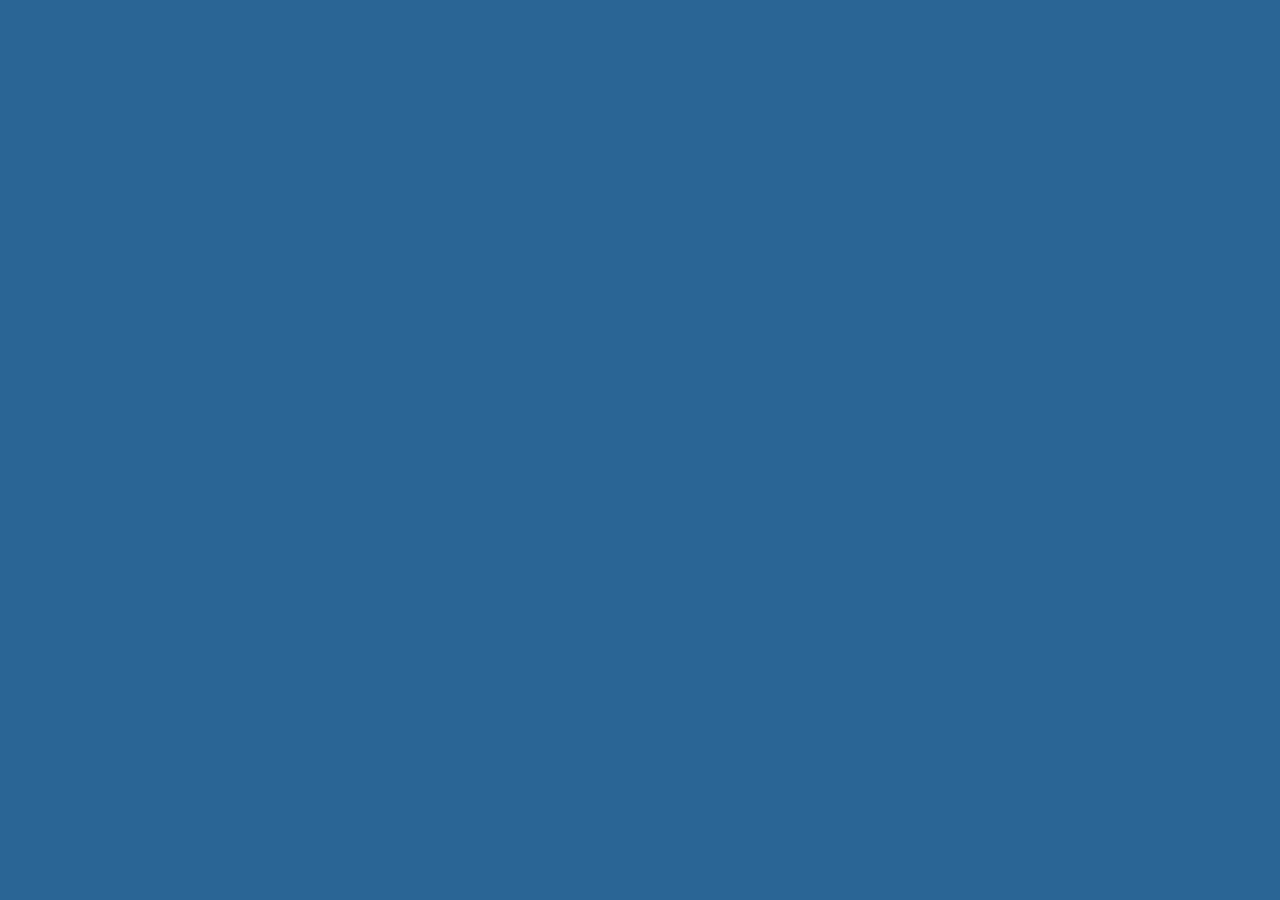
==== docs/index.html @ d466712b "Update index.html" ====
<!DOCTYPE html>
<html>
<head>
  <meta charset="utf-8">
  <meta name="viewport" content="width=device-width, initial-scale=1.0">

  <!-- PLEASE NO CHANGES BELOW THIS LINE (UNTIL I SAY SO) -->
  <script language="javascript" type="text/javascript" src="libraries/p5.min.js"></script>
  <script language="javascript" type="text/javascript" src="Enemigo.js"></script>
  <script language="javascript" type="text/javascript" src="Juego.js"></script>
  <script language="javascript" type="text/javascript" src="Jugador.js"></script>
  <script language="javascript" type="text/javascript" src="Persona.js"></script>
  <script language="javascript" type="text/javascript" src="Proyectil.js"></script>
  <script language="javascript" type="text/javascript" src="JuegoBurbujas.js"></script>
    <script language="javascript" type="text/javascript" src="Burbujas.js"></script>

  <!-- OK, YOU CAN MAKE CHANGES BELOW THIS LINE AGAIN -->

  <style>
    body {
      padding: 0;
      margin: 0;
      background-color: #2A6595; /* Celeste */
      display: flex;
      justify-content: center;
      align-items: center;
      height: 100vh;
    }

    canvas {
      display: block;
    }
  </style>
</head>

<body>
</body>
</html>
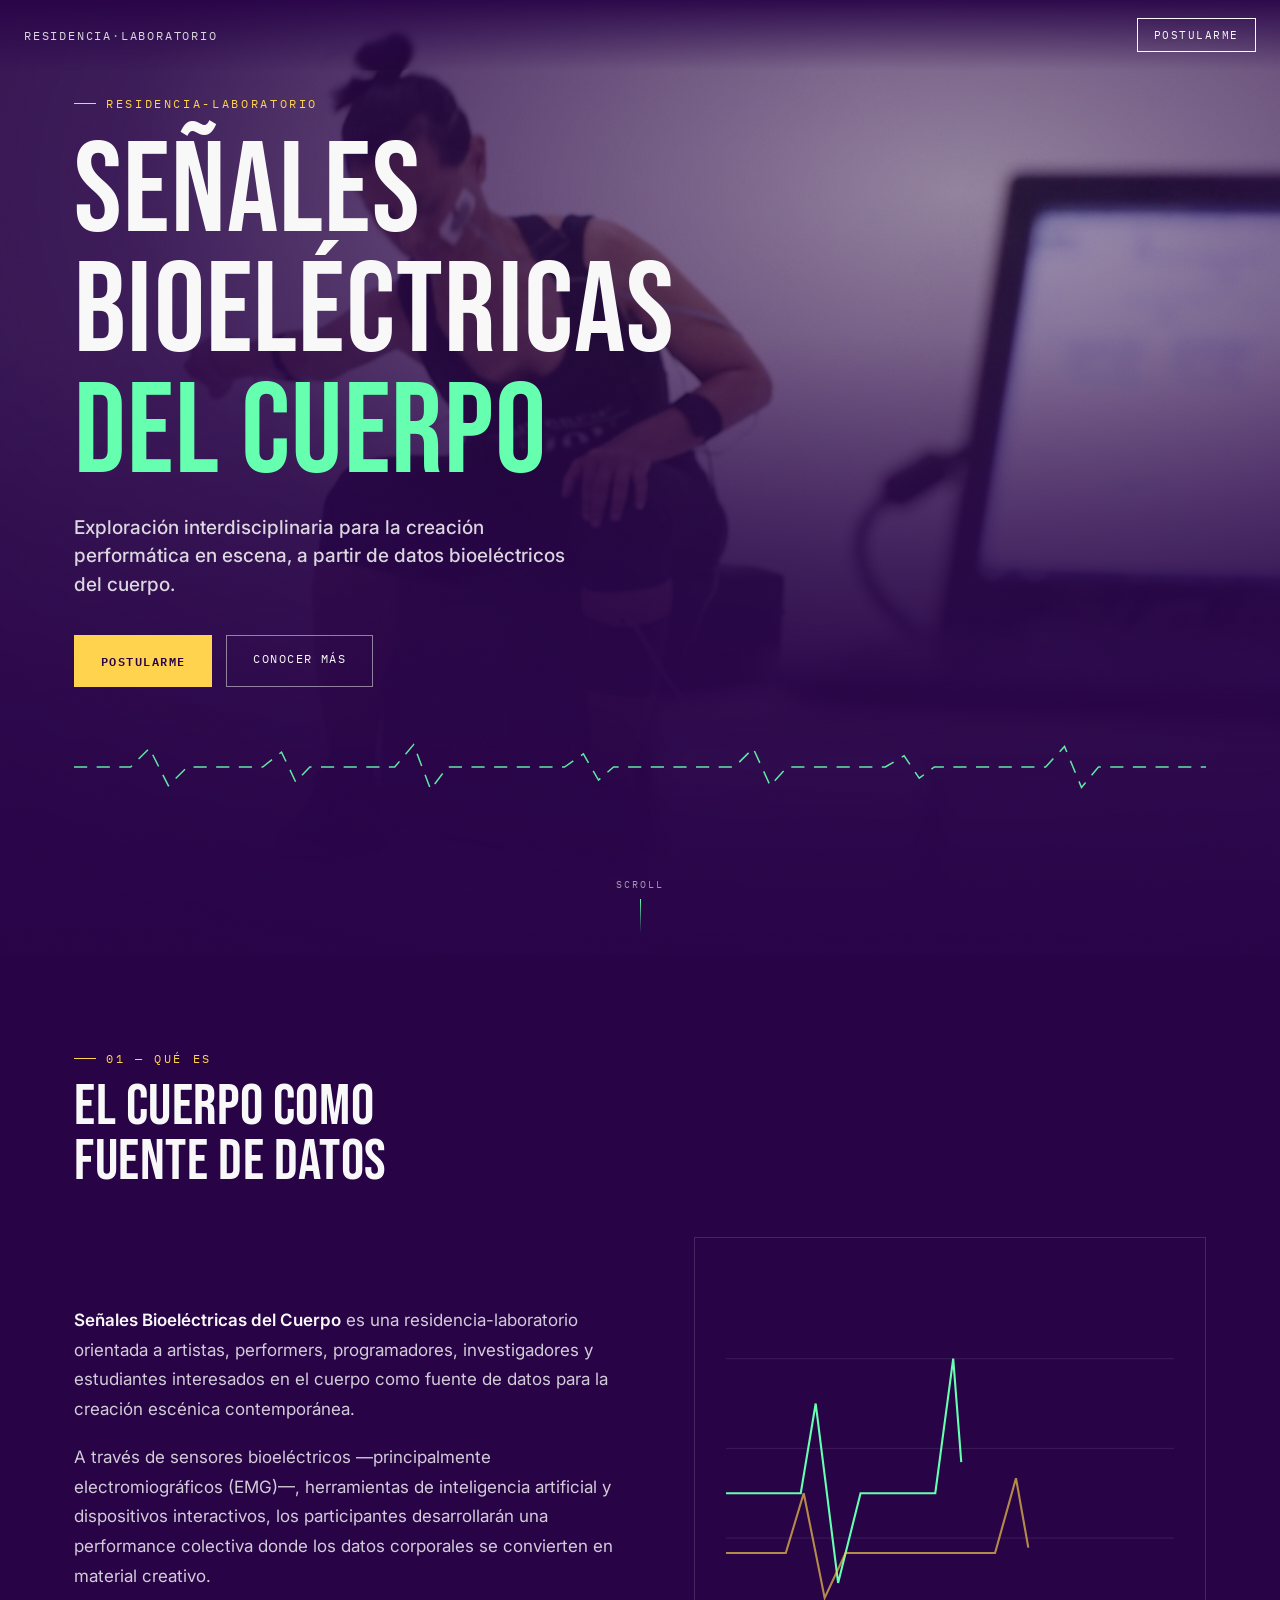
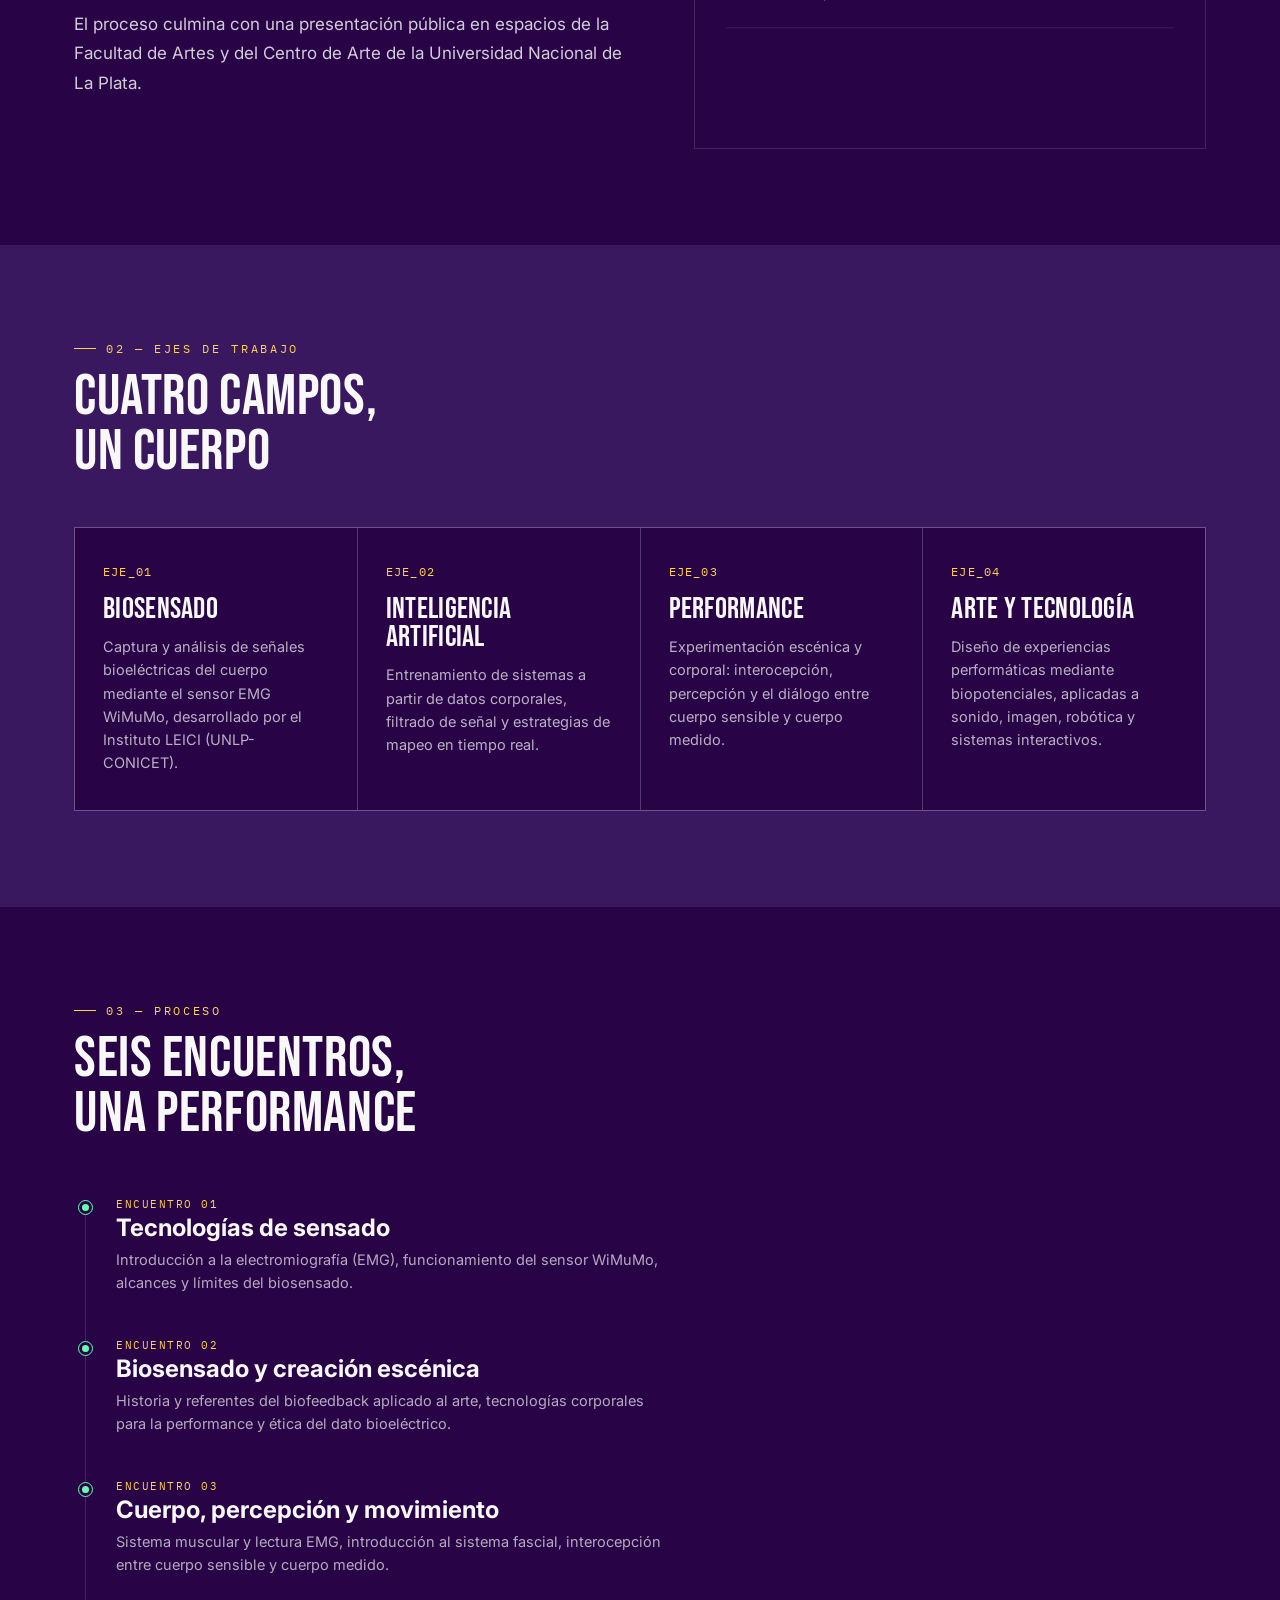
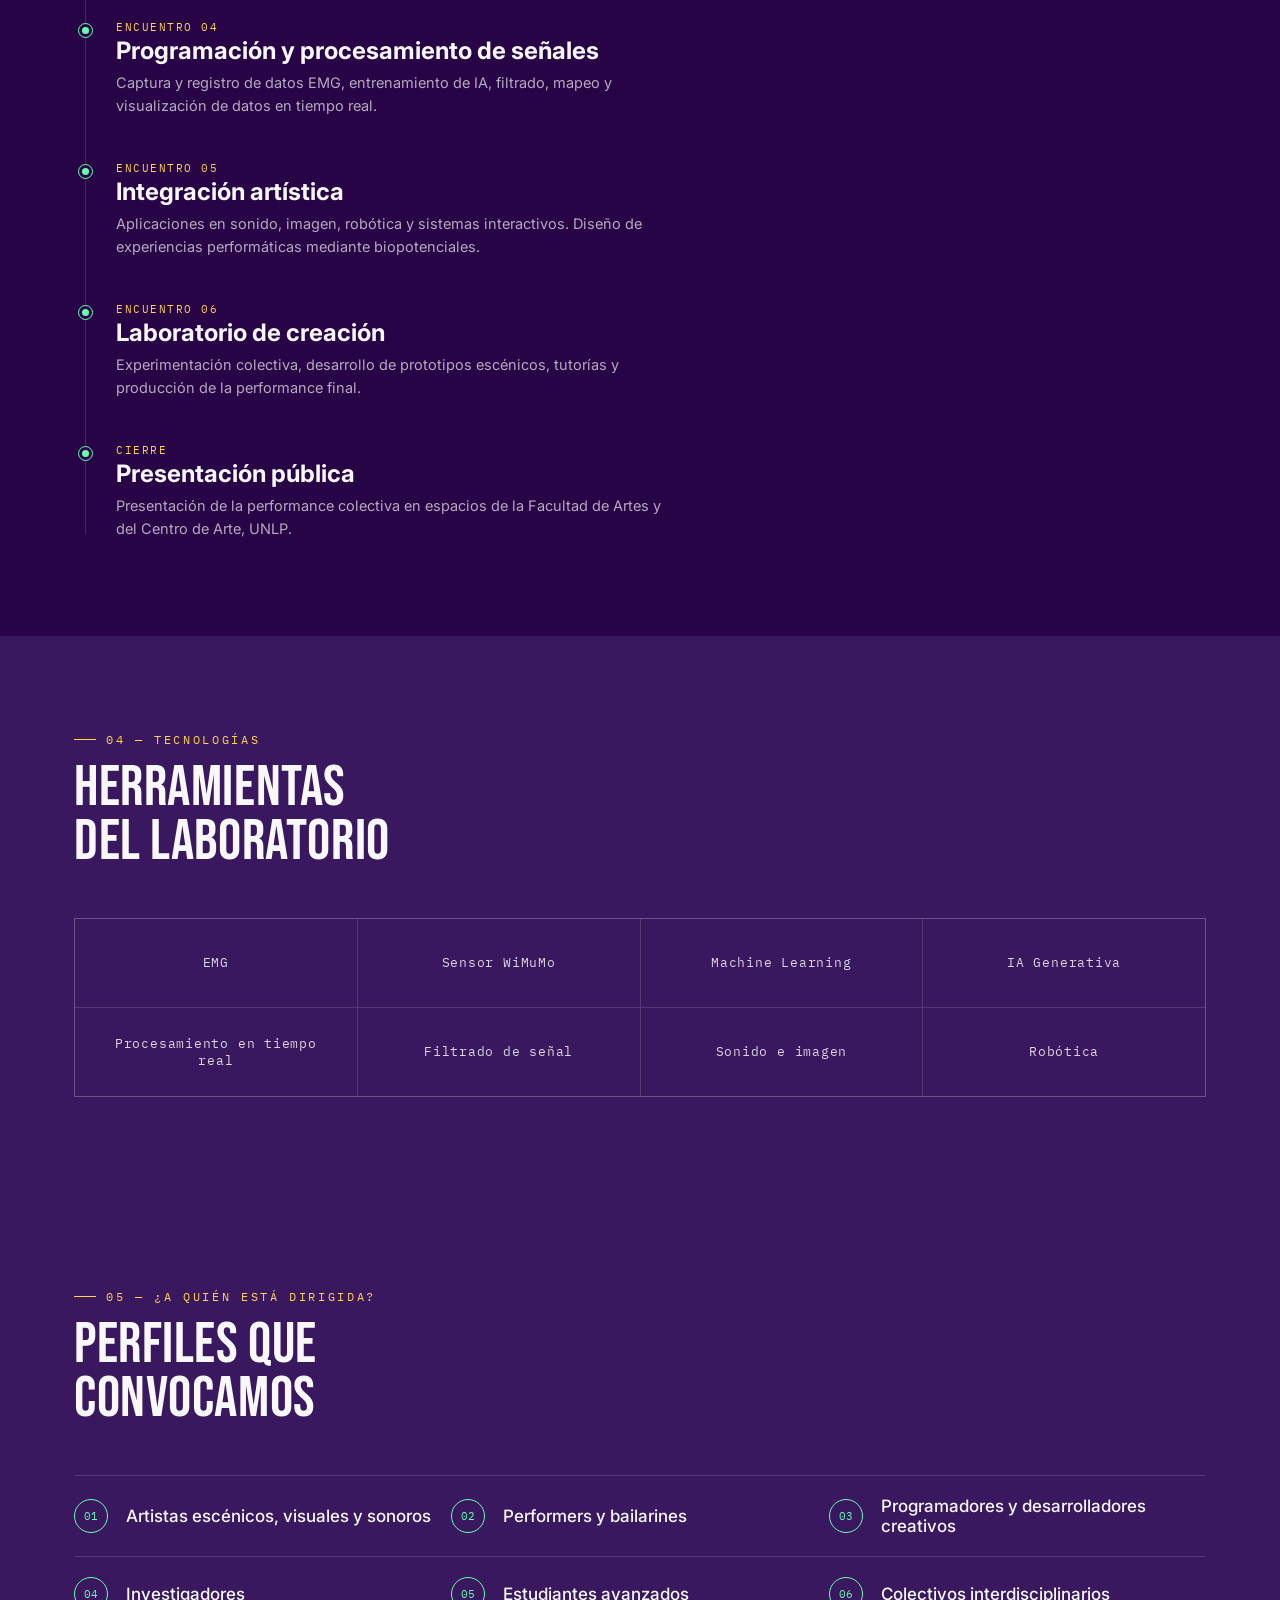
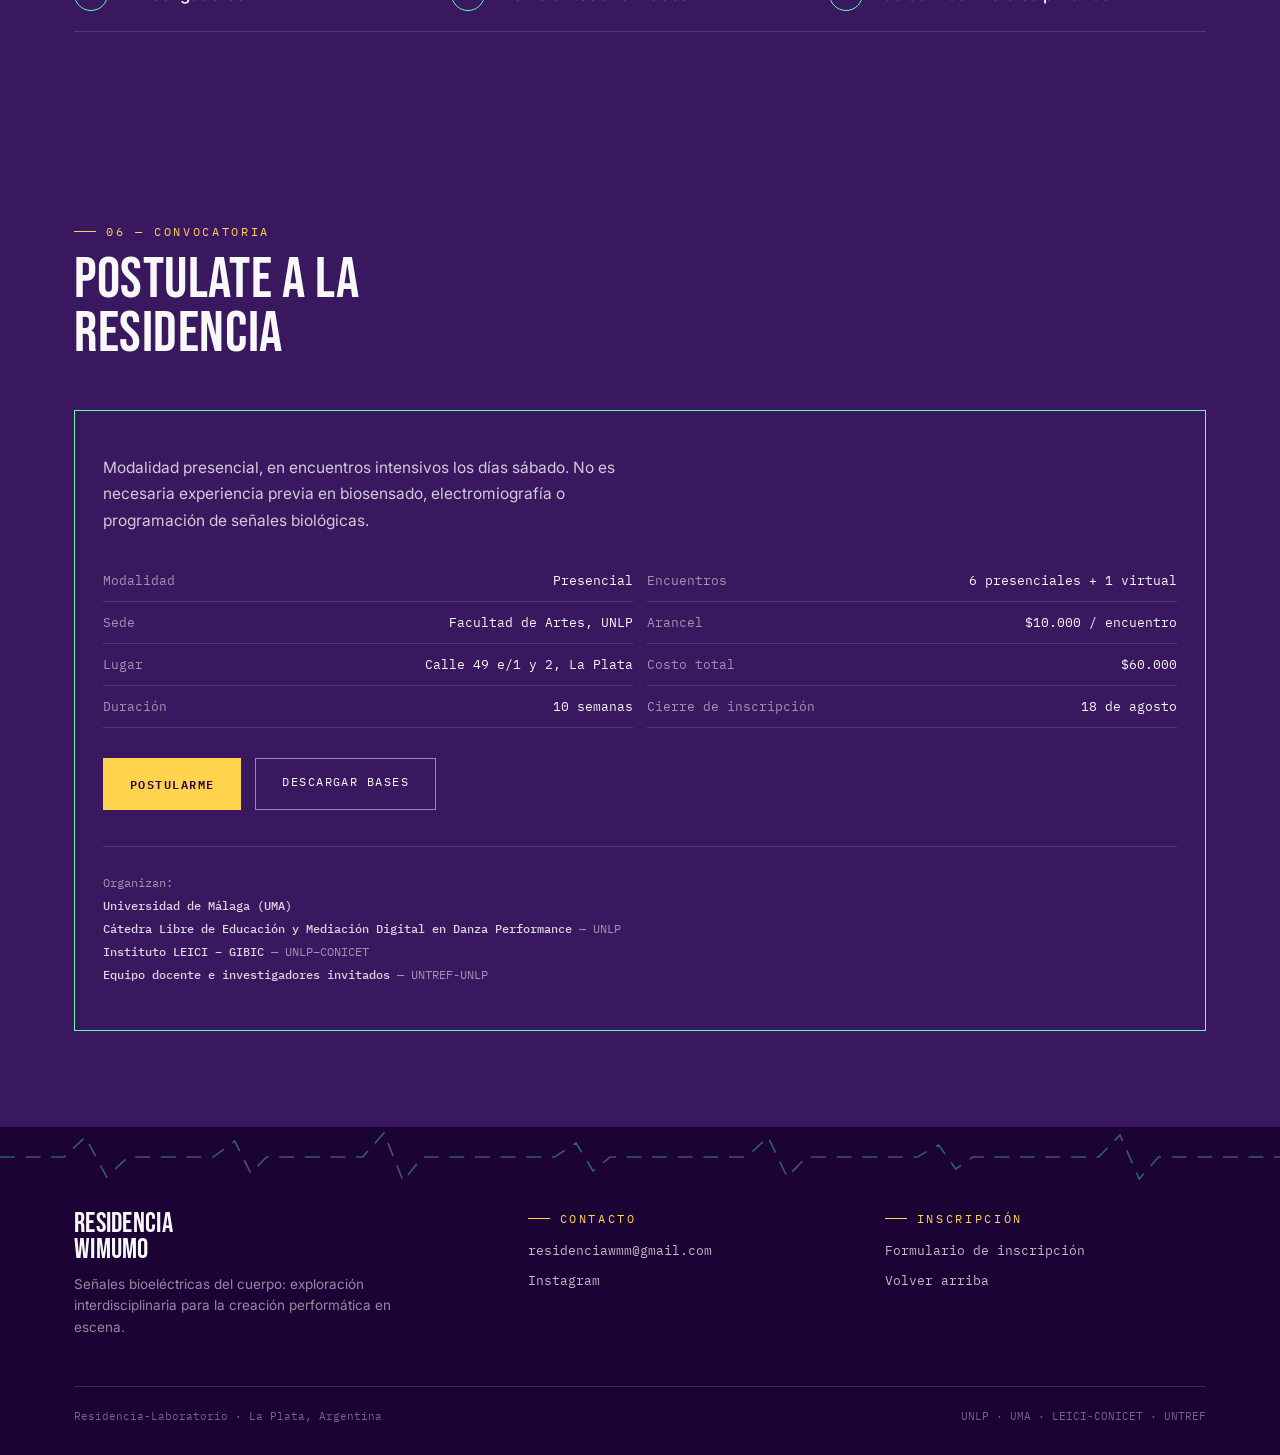
==== commit a2509690: "Rename index to index.html" ====
--- a/docs/index.html
+++ b/docs/index.html
@@ -1,38 +1,724 @@
-<!DOCTYPE html>
-<html>
-<head>
-  <meta charset="utf-8">
-  <meta name="viewport" content="width=device-width, initial-scale=1.0">
-
-  <!-- PLEASE NO CHANGES BELOW THIS LINE (UNTIL I SAY SO) -->
-  <script language="javascript" type="text/javascript" src="libraries/p5.min.js"></script>
-  <script language="javascript" type="text/javascript" src="Enemigo.js"></script>
-  <script language="javascript" type="text/javascript" src="Juego.js"></script>
-  <script language="javascript" type="text/javascript" src="Jugador.js"></script>
-  <script language="javascript" type="text/javascript" src="Persona.js"></script>
-  <script language="javascript" type="text/javascript" src="Proyectil.js"></script>
-  <script language="javascript" type="text/javascript" src="JuegoBurbujas.js"></script>
-    <script language="javascript" type="text/javascript" src="Burbujas.js"></script>
-
-  <!-- OK, YOU CAN MAKE CHANGES BELOW THIS LINE AGAIN -->
-
-  <style>
-    body {
-      padding: 0;
-      margin: 0;
-      background-color: #2A6595; /* Celeste */
-      display: flex;
-      justify-content: center;
-      align-items: center;
-      height: 100vh;
-    }
-
-    canvas {
-      display: block;
-    }
-  </style>
-</head>
-
-<body>
-</body>
-</html>
+<!DOCTYPE html>
+<html lang="es">
+<head>
+<meta charset="UTF-8">
+<meta name="viewport" content="width=device-width, initial-scale=1.0">
+<title>Señales Bioeléctricas del Cuerpo — Residencia-Laboratorio</title>
+<link rel="preconnect" href="https://fonts.googleapis.com">
+<link rel="preconnect" href="https://fonts.gstatic.com" crossorigin>
+<link href="https://fonts.googleapis.com/css2?family=Bebas+Neue&family=Inter:wght@400;500;600;700&family=IBM+Plex+Mono:wght@400;500;600&display=swap" rel="stylesheet">
+<style>
+  :root{
+    --background:#280447;
+    --background-secondary:#3A185F;
+    --green:#66FFB0;
+    --yellow:#FFD34D;
+    --white:#F8F8F8;
+    --line: rgba(248,248,248,0.14);
+    --max: 1180px;
+  }
+  *{box-sizing:border-box; margin:0; padding:0;}
+  html{scroll-behavior:smooth;}
+  body{
+    background:var(--background);
+    color:var(--white);
+    font-family:'Inter',sans-serif;
+    overflow-x:hidden;
+    -webkit-font-smoothing:antialiased;
+  }
+  ::selection{background:var(--green); color:var(--background);}
+
+  h1,h2,h3,.display{
+    font-family:'Bebas Neue',sans-serif;
+    font-weight:400;
+    letter-spacing:0.01em;
+    line-height:0.94;
+    text-transform:uppercase;
+  }
+  .mono{font-family:'IBM Plex Mono',monospace;}
+  .wrap{max-width:var(--max); margin:0 auto; padding:0 24px;}
+  a{color:inherit; text-decoration:none;}
+  img{max-width:100%; display:block;}
+
+  .eyebrow{
+    font-family:'IBM Plex Mono',monospace;
+    font-size:12px;
+    letter-spacing:0.22em;
+    text-transform:uppercase;
+    color:var(--yellow);
+    display:flex;
+    align-items:center;
+    gap:10px;
+  }
+  .eyebrow::before{
+    content:'';
+    width:22px; height:1px;
+    background:var(--yellow);
+    display:inline-block;
+  }
+
+  /* reduced motion */
+  @media (prefers-reduced-motion: reduce){
+    *{animation-duration:0.01ms !important; animation-iteration-count:1 !important; transition-duration:0.01ms !important; scroll-behavior:auto !important;}
+  }
+
+  /* ---------- noise overlay ---------- */
+  .noise{
+    position:absolute; inset:0;
+    opacity:0.06;
+    pointer-events:none;
+    mix-blend-mode:overlay;
+    background-image:url("data:image/svg+xml,%3Csvg xmlns='http://www.w3.org/2000/svg' width='120' height='120'%3E%3Cfilter id='n'%3E%3CfeTurbulence type='fractalNoise' baseFrequency='0.9' numOctaves='2' stitchTiles='stitch'/%3E%3C/filter%3E%3Crect width='100%25' height='100%25' filter='url(%23n)'/%3E%3C/svg%3E");
+  }
+
+  /* ---------- nav ---------- */
+  header.nav{
+    position:fixed; top:0; left:0; right:0; z-index:100;
+    display:flex; align-items:center; justify-content:space-between;
+    padding:18px 24px;
+    background:linear-gradient(180deg, rgba(40,4,71,0.92), rgba(40,4,71,0));
+    backdrop-filter:blur(2px);
+  }
+  .nav-mark{font-family:'IBM Plex Mono',monospace; font-size:12px; letter-spacing:0.15em; color:var(--white); opacity:0.85;}
+  .nav-mark span{color:var(--green);}
+  .nav-cta{
+    font-family:'IBM Plex Mono',monospace;
+    font-size:11px; letter-spacing:0.14em;
+    text-transform:uppercase;
+    border:1px solid var(--white);
+    padding:9px 16px;
+    transition:background .25s, color .25s, border-color .25s;
+  }
+  .nav-cta:hover{background:var(--green); border-color:var(--green); color:var(--background);}
+
+  /* ---------- hero ---------- */
+  .hero{
+    position:relative;
+    min-height:100svh;
+    display:flex;
+    align-items:flex-end;
+    overflow:hidden;
+  }
+  .hero-bg{
+    position:absolute; inset:0;
+    background-image:url('[data-uri]');
+    background-size:cover;
+    background-position:60% 30%;
+    filter:saturate(0.85) contrast(1.05);
+  }
+  .hero-overlay{
+    position:absolute; inset:0;
+    background:
+      radial-gradient(120% 90% at 75% 20%, rgba(40,4,71,0.25), rgba(40,4,71,0.86) 55%, rgba(40,4,71,0.98) 100%),
+      linear-gradient(0deg, var(--background) 0%, rgba(40,4,71,0.55) 38%, rgba(40,4,71,0.2) 65%);
+  }
+  .hero-inner{
+    position:relative; z-index:2;
+    width:100%;
+    padding:0 24px 64px;
+    max-width:var(--max);
+    margin:0 auto;
+  }
+  .hero-readouts{
+    position:absolute; top:100px; right:24px; z-index:2;
+    font-family:'IBM Plex Mono',monospace;
+    font-size:11px; color:var(--green);
+    text-align:right; line-height:1.9;
+    opacity:0.85;
+    display:none;
+  }
+  .hero-readouts .row{opacity:0; animation:flicker 3.4s ease-in-out infinite;}
+  .hero-readouts .row:nth-child(2){animation-delay:.4s;}
+  .hero-readouts .row:nth-child(3){animation-delay:.8s;}
+  .hero-readouts .row:nth-child(4){animation-delay:1.2s;}
+  .hero-readouts .row:nth-child(5){animation-delay:1.6s;}
+  @keyframes flicker{
+    0%{opacity:0; transform:translateY(4px);}
+    12%{opacity:1; transform:translateY(0);}
+    88%{opacity:1;}
+    100%{opacity:0;}
+  }
+  .hero-eyebrow{margin-bottom:22px;}
+  .hero h1{
+    font-size:clamp(52px, 12vw, 128px);
+    color:var(--white);
+  }
+  .hero h1 .accent{color:var(--green);}
+  .hero-sub{
+    font-family:'Inter',sans-serif;
+    font-size:clamp(15px,2.4vw,19px);
+    font-weight:500;
+    max-width:520px;
+    color:rgba(248,248,248,0.86);
+    margin-top:20px;
+    line-height:1.5;
+  }
+  .hero-actions{
+    display:flex; gap:14px; flex-wrap:wrap;
+    margin-top:36px;
+  }
+  .btn{
+    font-family:'IBM Plex Mono',monospace;
+    font-size:12px; letter-spacing:0.12em; text-transform:uppercase;
+    padding:15px 26px;
+    display:inline-block;
+    border:1px solid transparent;
+    cursor:pointer;
+    transition:transform .2s ease, background .2s ease, color .2s ease, border-color .2s ease;
+  }
+  .btn-solid{background:var(--yellow); color:var(--background); font-weight:600;}
+  .btn-solid:hover{transform:translateY(-2px); background:var(--green);}
+  .btn-outline{border-color:rgba(248,248,248,0.5); color:var(--white);}
+  .btn-outline:hover{border-color:var(--green); color:var(--green); transform:translateY(-2px);}
+
+  .hero-emg{
+    position:relative; z-index:2;
+    margin-top:52px;
+    width:100%;
+    height:56px;
+    opacity:0.9;
+  }
+  .hero-emg svg{width:100%; height:100%; overflow:visible;}
+  .emg-path{
+    fill:none; stroke:var(--green); stroke-width:1.6;
+    stroke-dasharray:14 10;
+    animation:dash 1.4s linear infinite;
+  }
+  @keyframes dash{ to{ stroke-dashoffset:-48; } }
+
+  .scroll-ind{
+    position:absolute; left:50%; bottom:22px; transform:translateX(-50%);
+    z-index:2;
+    font-family:'IBM Plex Mono',monospace; font-size:10px; letter-spacing:0.2em;
+    color:rgba(248,248,248,0.6);
+    display:flex; flex-direction:column; align-items:center; gap:8px;
+  }
+  .scroll-ind .bar{width:1px; height:34px; background:linear-gradient(var(--green), transparent); animation:scrolldown 1.8s ease-in-out infinite;}
+  @keyframes scrolldown{
+    0%{transform:scaleY(0); transform-origin:top;}
+    50%{transform:scaleY(1); transform-origin:top;}
+    50.01%{transform-origin:bottom;}
+    100%{transform:scaleY(0); transform-origin:bottom;}
+  }
+
+  /* ---------- sections generic ---------- */
+  section{position:relative; padding:96px 0;}
+  .sec-title{
+    font-size:clamp(34px,6vw,58px);
+    margin:14px 0 0;
+  }
+  .sec-alt{background:var(--background-secondary);}
+
+  /* ---------- section 1: qué es ---------- */
+  .intro-grid{
+    display:grid; gap:52px;
+    grid-template-columns:1fr;
+    align-items:center;
+    margin-top:48px;
+  }
+  .intro-text p{
+    font-size:17px; line-height:1.75;
+    color:rgba(248,248,248,0.82);
+    margin-top:18px;
+  }
+  .intro-text p strong{color:var(--white); font-weight:600;}
+  .intro-visual{
+    position:relative;
+    aspect-ratio:1/1;
+    border:1px solid var(--line);
+    display:flex; align-items:center; justify-content:center;
+    overflow:hidden;
+  }
+  .intro-visual svg{width:88%; height:88%;}
+  .pulse-line{fill:none; stroke:var(--green); stroke-width:1.4;}
+  .pulse-line.y{stroke:var(--yellow); opacity:0.65;}
+  .grid-dots{stroke:rgba(248,248,248,0.12);}
+
+  /* ---------- section 2: ejes ---------- */
+  .cards{
+    display:grid; grid-template-columns:1fr; gap:1px;
+    margin-top:48px;
+    background:var(--line);
+    border:1px solid var(--line);
+  }
+  .card{
+    background:var(--background);
+    padding:36px 28px;
+    transition:background .3s ease;
+    position:relative;
+    overflow:hidden;
+  }
+  .card::after{
+    content:'';
+    position:absolute; left:0; bottom:0; height:2px; width:0%;
+    background:var(--green);
+    transition:width .35s ease;
+  }
+  .card:hover::after{width:100%;}
+  .card:hover{background:var(--background-secondary);}
+  .card .num{font-family:'IBM Plex Mono',monospace; font-size:12px; color:var(--yellow); letter-spacing:0.1em;}
+  .card h3{font-size:30px; margin-top:16px; color:var(--white);}
+  .card p{font-size:14.5px; color:rgba(248,248,248,0.7); margin-top:12px; line-height:1.6;}
+
+  /* ---------- section 3: proceso timeline ---------- */
+  .timeline{margin-top:56px; position:relative;}
+  .timeline-track{
+    position:absolute; left:11px; top:6px; bottom:6px; width:1px;
+    background:var(--line);
+  }
+  .timeline-track::after{
+    content:''; position:absolute; left:0; top:0; width:100%; height:0%;
+    background:linear-gradient(var(--green), var(--yellow));
+    animation:fillTrack 3.2s ease-in-out infinite alternate;
+    box-shadow:0 0 8px rgba(102,255,176,0.5);
+  }
+  @keyframes fillTrack{ from{height:6%;} to{height:100%;} }
+  .t-item{
+    position:relative;
+    padding:0 0 44px 42px;
+  }
+  .t-item:last-child{padding-bottom:0;}
+  .t-dot{
+    position:absolute; left:4px; top:3px;
+    width:15px; height:15px; border-radius:50%;
+    background:var(--background);
+    border:1px solid var(--green);
+  }
+  .t-dot::after{
+    content:''; position:absolute; inset:3px; border-radius:50%; background:var(--green);
+  }
+  .t-item .t-num{font-family:'IBM Plex Mono',monospace; font-size:11px; color:var(--yellow); letter-spacing:0.14em;}
+  .t-item h3{font-size:24px; margin-top:6px; color:var(--white); text-transform:none; font-family:'Inter',sans-serif; font-weight:700; letter-spacing:0;}
+  .t-item p{font-size:14.5px; color:rgba(248,248,248,0.68); margin-top:8px; max-width:560px; line-height:1.6;}
+
+  /* ---------- section 4: tecnologías ---------- */
+  .tech-grid{
+    display:grid; grid-template-columns:repeat(2,1fr); gap:1px;
+    margin-top:48px;
+    background:var(--line); border:1px solid var(--line);
+  }
+  .tech-cell{
+    background:var(--background-secondary);
+    padding:26px 18px;
+    font-family:'IBM Plex Mono',monospace;
+    font-size:13px; letter-spacing:0.06em;
+    display:flex; align-items:center; justify-content:center; text-align:center;
+    min-height:88px;
+    color:rgba(248,248,248,0.85);
+    transition:color .25s, background .25s;
+  }
+  .tech-cell:hover{color:var(--green); background:var(--background);}
+
+  /* ---------- section 5: galería ---------- */
+  .gallery{
+    margin-top:48px;
+    column-count:1; column-gap:14px;
+  }
+  .g-item{
+    position:relative; margin-bottom:14px; overflow:hidden;
+    break-inside:avoid;
+  }
+  .g-item img{width:100%; display:block; filter:saturate(0.9);}
+  .g-cap{
+    position:absolute; left:0; right:0; bottom:0;
+    padding:18px;
+    background:linear-gradient(0deg, rgba(40,4,71,0.92), transparent);
+    opacity:0; transform:translateY(8px);
+    transition:opacity .3s ease, transform .3s ease;
+  }
+  .g-cap .name{font-family:'Inter',sans-serif; font-weight:600; font-size:14px; color:var(--white);}
+  .g-cap .yr{font-family:'IBM Plex Mono',monospace; font-size:11px; color:var(--green); margin-top:3px;}
+  .g-item:hover .g-cap{opacity:1; transform:translateY(0);}
+  .g-item:hover img{filter:brightness(0.55) saturate(0.9);}
+  .g-item img{transition:filter .3s ease;}
+
+  /* ---------- section 6: dirigida a ---------- */
+  .aud-list{
+    display:grid; grid-template-columns:1fr; gap:0;
+    margin-top:48px;
+    border-top:1px solid var(--line);
+  }
+  .aud-item{
+    display:flex; align-items:center; gap:18px;
+    padding:20px 0;
+    border-bottom:1px solid var(--line);
+  }
+  .aud-item .ic{
+    width:34px; height:34px; flex:none;
+    border:1px solid var(--green); border-radius:50%;
+    display:flex; align-items:center; justify-content:center;
+    font-family:'IBM Plex Mono',monospace; font-size:11px; color:var(--green);
+  }
+  .aud-item span.label{font-size:17px; font-weight:500;}
+
+  /* ---------- section 7: coordinación ---------- */
+  .coord{
+    margin-top:48px;
+    display:grid; grid-template-columns:1fr; gap:32px;
+    align-items:start;
+  }
+  .coord-frame{
+    border:1px solid var(--line);
+    aspect-ratio:4/5;
+    background:
+      linear-gradient(160deg, var(--background-secondary), var(--background));
+    position:relative; overflow:hidden;
+  }
+  .coord-frame::before{
+    content:'LA';
+    position:absolute; inset:0;
+    display:flex; align-items:center; justify-content:center;
+    font-family:'Bebas Neue',sans-serif; font-size:120px; color:rgba(248,248,248,0.05);
+  }
+  .coord-name{font-size:36px; color:var(--white);}
+  .coord-role{font-family:'IBM Plex Mono',monospace; font-size:12px; color:var(--yellow); letter-spacing:0.08em; margin-top:10px;}
+  .coord-desc{font-size:15.5px; line-height:1.7; color:rgba(248,248,248,0.78); margin-top:18px;}
+
+  /* ---------- section 8: convocatoria ---------- */
+  .conv{
+    border:1px solid var(--green);
+    padding:44px 28px;
+    margin-top:48px;
+    position:relative;
+  }
+  .conv-grid{
+    display:grid; grid-template-columns:1fr; gap:14px;
+    margin-top:26px;
+  }
+  .conv-row{
+    display:flex; justify-content:space-between; gap:12px;
+    padding:12px 0;
+    border-bottom:1px solid var(--line);
+    font-family:'IBM Plex Mono',monospace; font-size:13px;
+  }
+  .conv-row .k{color:rgba(248,248,248,0.55);}
+  .conv-row .v{color:var(--white); text-align:right;}
+  .conv-actions{display:flex; gap:14px; flex-wrap:wrap; margin-top:30px;}
+  .conv-org{
+    margin-top:36px; padding-top:24px; border-top:1px solid var(--line);
+    font-family:'IBM Plex Mono',monospace; font-size:11.5px; color:rgba(248,248,248,0.55); line-height:2;
+  }
+  .conv-org b{color:rgba(248,248,248,0.85); font-weight:500;}
+
+  /* ---------- footer ---------- */
+  footer{
+    background:#1c0335;
+    padding:64px 0 32px;
+    position:relative;
+    overflow:hidden;
+  }
+  .footer-emg{position:absolute; top:0; left:0; width:100%; height:60px; opacity:0.35;}
+  .footer-grid{
+    display:grid; grid-template-columns:1fr; gap:36px;
+    margin-top:20px;
+  }
+  .footer-brand h3{font-size:28px;}
+  .footer-brand p{font-size:13.5px; color:rgba(248,248,248,0.55); margin-top:10px; max-width:340px; line-height:1.6;}
+  .footer-links{display:flex; flex-direction:column; gap:10px;}
+  .footer-links a{
+    font-family:'IBM Plex Mono',monospace; font-size:13px;
+    color:rgba(248,248,248,0.75);
+    width:fit-content;
+    border-bottom:1px solid transparent;
+    padding-bottom:2px;
+    transition:border-color .2s, color .2s;
+  }
+  .footer-links a:hover{color:var(--green); border-color:var(--green);}
+  .footer-bottom{
+    margin-top:48px; padding-top:22px; border-top:1px solid var(--line);
+    display:flex; justify-content:space-between; flex-wrap:wrap; gap:10px;
+    font-family:'IBM Plex Mono',monospace; font-size:11px; color:rgba(248,248,248,0.4);
+  }
+
+  /* focus visibility */
+  a:focus-visible, button:focus-visible{outline:2px solid var(--green); outline-offset:3px;}
+
+  /* ---------- responsive ---------- */
+  @media (min-width:640px){
+    .gallery{column-count:2;}
+    .aud-list{grid-template-columns:1fr 1fr;}
+    .tech-grid{grid-template-columns:repeat(3,1fr);}
+    .conv-grid{grid-template-columns:1fr 1fr;}
+    .footer-grid{grid-template-columns:1.3fr 1fr 1fr;}
+  }
+  @media (min-width:860px){
+    .hero-readouts{display:block;}
+    .intro-grid{grid-template-columns:1fr 0.9fr;}
+    .cards{grid-template-columns:repeat(4,1fr);}
+    .tech-grid{grid-template-columns:repeat(4,1fr);}
+    .gallery{column-count:3;}
+    .coord{grid-template-columns:0.6fr 1fr;}
+  }
+  @media (min-width:1024px){
+    .aud-list{grid-template-columns:repeat(3,1fr);}
+  }
+</style>
+</head>
+<body>
+
+<header class="nav">
+  <div class="nav-mark">RESIDENCIA<span>·</span>LABORATORIO</div>
+  <a href="#convocatoria" class="nav-cta">Postularme</a>
+</header>
+
+<!-- ================= HERO ================= -->
+<section class="hero">
+  <div class="hero-bg"></div>
+  <div class="hero-overlay"></div>
+  <div class="noise"></div>
+
+  <div class="hero-readouts mono">
+    <div class="row">EMG_CH01&nbsp;&nbsp;0.0284</div>
+    <div class="row">EMG_CH02&nbsp;&nbsp;0.1471</div>
+    <div class="row">EMG_CH03&nbsp;&nbsp;0.0096</div>
+    <div class="row">EMG_CH04&nbsp;&nbsp;0.2405</div>
+    <div class="row">EMG_CH05&nbsp;&nbsp;0.0430</div>
+  </div>
+
+  <div class="hero-inner">
+    <div class="eyebrow hero-eyebrow">Residencia-Laboratorio</div>
+    <h1>Señales<br>bioeléctricas<br><span class="accent">del cuerpo</span></h1>
+    <p class="hero-sub">Exploración interdisciplinaria para la creación performática en escena, a partir de datos bioeléctricos del cuerpo.</p>
+    <div class="hero-actions">
+      <a href="https://forms.gle/Cqd99xweaUnH3iA36" class="btn btn-solid">Postularme</a>
+      <a href="#que-es" class="btn btn-outline">Conocer más</a>
+    </div>
+
+    <div class="hero-emg">
+      <svg viewBox="0 0 1200 60" preserveAspectRatio="none">
+        <path class="emg-path" d="M0,30 L60,30 L80,10 L100,50 L120,30 L200,30 L220,14 L235,46 L250,30 L340,30 L360,6 L378,54 L396,30 L520,30 L540,16 L556,44 L572,30 L700,30 L720,10 L738,50 L756,30 L860,30 L880,18 L896,42 L912,30 L1030,30 L1050,8 L1068,52 L1086,30 L1200,30"/>
+      </svg>
+    </div>
+  </div>
+
+  <div class="scroll-ind"><span>SCROLL</span><span class="bar"></span></div>
+</section>
+
+<!-- ================= SECCIÓN 1 — QUÉ ES ================= -->
+<section id="que-es">
+  <div class="wrap">
+    <div class="eyebrow">01 — Qué es</div>
+    <h2 class="sec-title">El cuerpo como<br>fuente de datos</h2>
+
+    <div class="intro-grid">
+      <div class="intro-text">
+        <p><strong>Señales Bioeléctricas del Cuerpo</strong> es una residencia-laboratorio orientada a artistas, performers, programadores, investigadores y estudiantes interesados en el cuerpo como fuente de datos para la creación escénica contemporánea.</p>
+        <p>A través de sensores bioeléctricos —principalmente electromiográficos (EMG)—, herramientas de inteligencia artificial y dispositivos interactivos, los participantes desarrollarán una performance colectiva donde los datos corporales se convierten en material creativo.</p>
+        <p>El proceso culmina con una presentación pública en espacios de la Facultad de Artes y del Centro de Arte de la Universidad Nacional de La Plata.</p>
+      </div>
+      <div class="intro-visual">
+        <svg viewBox="0 0 300 300">
+          <g class="grid-dots">
+            <line x1="0" y1="60" x2="300" y2="60" stroke-width="0.5"/>
+            <line x1="0" y1="120" x2="300" y2="120" stroke-width="0.5"/>
+            <line x1="0" y1="180" x2="300" y2="180" stroke-width="0.5"/>
+            <line x1="0" y1="240" x2="300" y2="240" stroke-width="0.5"/>
+          </g>
+          <path class="pulse-line" d="M0,150 L50,150 L60,90 L75,210 L90,150 L140,150 L152,60 L166,240 L180,150 L300,150">
+            <animate attributeName="stroke-dasharray" values="0,600;600,600" dur="2.6s" repeatCount="indefinite"/>
+          </path>
+          <path class="pulse-line y" d="M0,190 L40,190 L52,150 L66,220 L80,190 L180,190 L194,140 L210,230 L224,190 L300,190">
+            <animate attributeName="stroke-dasharray" values="0,600;600,600" dur="3.4s" repeatCount="indefinite"/>
+          </path>
+        </svg>
+      </div>
+    </div>
+  </div>
+</section>
+
+<!-- ================= SECCIÓN 2 — EJES ================= -->
+<section class="sec-alt">
+  <div class="wrap">
+    <div class="eyebrow">02 — Ejes de trabajo</div>
+    <h2 class="sec-title">Cuatro campos,<br>un cuerpo</h2>
+
+    <div class="cards">
+      <div class="card">
+        <div class="num mono">EJE_01</div>
+        <h3>Biosensado</h3>
+        <p>Captura y análisis de señales bioeléctricas del cuerpo mediante el sensor EMG WiMuMo, desarrollado por el Instituto LEICI (UNLP-CONICET).</p>
+      </div>
+      <div class="card">
+        <div class="num mono">EJE_02</div>
+        <h3>Inteligencia Artificial</h3>
+        <p>Entrenamiento de sistemas a partir de datos corporales, filtrado de señal y estrategias de mapeo en tiempo real.</p>
+      </div>
+      <div class="card">
+        <div class="num mono">EJE_03</div>
+        <h3>Performance</h3>
+        <p>Experimentación escénica y corporal: interocepción, percepción y el diálogo entre cuerpo sensible y cuerpo medido.</p>
+      </div>
+      <div class="card">
+        <div class="num mono">EJE_04</div>
+        <h3>Arte y Tecnología</h3>
+        <p>Diseño de experiencias performáticas mediante biopotenciales, aplicadas a sonido, imagen, robótica y sistemas interactivos.</p>
+      </div>
+    </div>
+  </div>
+</section>
+
+<!-- ================= SECCIÓN 3 — PROCESO ================= -->
+<section>
+  <div class="wrap">
+    <div class="eyebrow">03 — Proceso</div>
+    <h2 class="sec-title">Seis encuentros,<br>una performance</h2>
+
+    <div class="timeline">
+      <div class="timeline-track"></div>
+
+      <div class="t-item">
+        <div class="t-dot"></div>
+        <div class="t-num mono">ENCUENTRO 01</div>
+        <h3>Tecnologías de sensado</h3>
+        <p>Introducción a la electromiografía (EMG), funcionamiento del sensor WiMuMo, alcances y límites del biosensado.</p>
+      </div>
+      <div class="t-item">
+        <div class="t-dot"></div>
+        <div class="t-num mono">ENCUENTRO 02</div>
+        <h3>Biosensado y creación escénica</h3>
+        <p>Historia y referentes del biofeedback aplicado al arte, tecnologías corporales para la performance y ética del dato bioeléctrico.</p>
+      </div>
+      <div class="t-item">
+        <div class="t-dot"></div>
+        <div class="t-num mono">ENCUENTRO 03</div>
+        <h3>Cuerpo, percepción y movimiento</h3>
+        <p>Sistema muscular y lectura EMG, introducción al sistema fascial, interocepción entre cuerpo sensible y cuerpo medido.</p>
+      </div>
+      <div class="t-item">
+        <div class="t-dot"></div>
+        <div class="t-num mono">ENCUENTRO 04</div>
+        <h3>Programación y procesamiento de señales</h3>
+        <p>Captura y registro de datos EMG, entrenamiento de IA, filtrado, mapeo y visualización de datos en tiempo real.</p>
+      </div>
+      <div class="t-item">
+        <div class="t-dot"></div>
+        <div class="t-num mono">ENCUENTRO 05</div>
+        <h3>Integración artística</h3>
+        <p>Aplicaciones en sonido, imagen, robótica y sistemas interactivos. Diseño de experiencias performáticas mediante biopotenciales.</p>
+      </div>
+      <div class="t-item">
+        <div class="t-dot"></div>
+        <div class="t-num mono">ENCUENTRO 06</div>
+        <h3>Laboratorio de creación</h3>
+        <p>Experimentación colectiva, desarrollo de prototipos escénicos, tutorías y producción de la performance final.</p>
+      </div>
+      <div class="t-item">
+        <div class="t-dot"></div>
+        <div class="t-num mono">CIERRE</div>
+        <h3>Presentación pública</h3>
+        <p>Presentación de la performance colectiva en espacios de la Facultad de Artes y del Centro de Arte, UNLP.</p>
+      </div>
+    </div>
+  </div>
+</section>
+
+<!-- ================= SECCIÓN 4 — TECNOLOGÍAS ================= -->
+<section class="sec-alt">
+  <div class="wrap">
+    <div class="eyebrow">04 — Tecnologías</div>
+    <h2 class="sec-title">Herramientas<br>del laboratorio</h2>
+
+    <div class="tech-grid mono">
+      <div class="tech-cell">EMG</div>
+      <div class="tech-cell">Sensor WiMuMo</div>
+      <div class="tech-cell">Machine Learning</div>
+      <div class="tech-cell">IA Generativa</div>
+      <div class="tech-cell">Procesamiento en tiempo real</div>
+      <div class="tech-cell">Filtrado de señal</div>
+      <div class="tech-cell">Sonido e imagen</div>
+      <div class="tech-cell">Robótica</div>
+    </div>
+  </div>
+</section>
+
+<!-- ================= SECCIÓN 6 — DIRIGIDA A ================= -->
+<section class="sec-alt">
+  <div class="wrap">
+    <div class="eyebrow">05 — ¿A quién está dirigida?</div>
+    <h2 class="sec-title">Perfiles que<br>convocamos</h2>
+
+    <div class="aud-list">
+      <div class="aud-item"><div class="ic mono">01</div><span class="label">Artistas escénicos, visuales y sonoros</span></div>
+      <div class="aud-item"><div class="ic mono">02</div><span class="label">Performers y bailarines</span></div>
+      <div class="aud-item"><div class="ic mono">03</div><span class="label">Programadores y desarrolladores creativos</span></div>
+      <div class="aud-item"><div class="ic mono">04</div><span class="label">Investigadores</span></div>
+      <div class="aud-item"><div class="ic mono">05</div><span class="label">Estudiantes avanzados</span></div>
+      <div class="aud-item"><div class="ic mono">06</div><span class="label">Colectivos interdisciplinarios</span></div>
+    </div>
+  </div>
+</section>
+
+
+<!-- ================= SECCIÓN 8 — CONVOCATORIA ================= -->
+<section class="sec-alt" id="convocatoria">
+  <div class="wrap">
+    <div class="eyebrow">06 — Convocatoria</div>
+    <h2 class="sec-title">Postulate a la<br>residencia</h2>
+
+    <div class="conv">
+      <p style="font-size:15.5px; color:rgba(248,248,248,0.8); max-width:560px; line-height:1.7;">
+        Modalidad presencial, en encuentros intensivos los días sábado. No es necesaria experiencia previa en biosensado, electromiografía o programación de señales biológicas.
+      </p>
+
+      <div class="conv-grid">
+        <div>
+          <div class="conv-row"><span class="k">Modalidad</span><span class="v">Presencial</span></div>
+          <div class="conv-row"><span class="k">Sede</span><span class="v">Facultad de Artes, UNLP</span></div>
+          <div class="conv-row"><span class="k">Lugar</span><span class="v">Calle 49 e/1 y 2, La Plata</span></div>
+          <div class="conv-row"><span class="k">Duración</span><span class="v">10 semanas</span></div>
+        </div>
+        <div>
+          <div class="conv-row"><span class="k">Encuentros</span><span class="v">6 presenciales + 1 virtual</span></div>
+          <div class="conv-row"><span class="k">Arancel</span><span class="v">$10.000 / encuentro</span></div>
+          <div class="conv-row"><span class="k">Costo total</span><span class="v">$60.000</span></div>
+          <div class="conv-row"><span class="k">Cierre de inscripción</span><span class="v">18 de agosto</span></div>
+        </div>
+      </div>
+
+      <div class="conv-actions">
+        <a href="https://forms.gle/Cqd99xweaUnH3iA36" class="btn btn-solid">Postularme</a>
+        <a href="https://drive.google.com/file/d/1Mif_pB8tBia_oW44VcXr7CKdBHgEJj2Y/view?usp=sharing" class="btn btn-outline">Descargar bases</a>
+      </div>
+
+      <div class="conv-org">
+        <div>Organizan:</div>
+        <div><b>Universidad de Málaga (UMA)</b></div>
+        <div><b>Cátedra Libre de Educación y Mediación Digital en Danza Performance</b> — UNLP</div>
+        <div><b>Instituto LEICI – GIBIC</b> — UNLP–CONICET</div>
+        <div><b>Equipo docente e investigadores invitados</b> — UNTREF-UNLP</div>
+      </div>
+    </div>
+  </div>
+</section>
+
+<!-- ================= FOOTER ================= -->
+<footer>
+  <svg class="footer-emg" viewBox="0 0 1200 60" preserveAspectRatio="none">
+    <path class="emg-path" d="M0,30 L60,30 L80,10 L100,50 L120,30 L200,30 L220,14 L235,46 L250,30 L340,30 L360,6 L378,54 L396,30 L520,30 L540,16 L556,44 L572,30 L700,30 L720,10 L738,50 L756,30 L860,30 L880,18 L896,42 L912,30 L1030,30 L1050,8 L1068,52 L1086,30 L1200,30"/>
+  </svg>
+  <div class="wrap">
+    <div class="footer-grid">
+      <div class="footer-brand">
+        <h3 class="display">Residencia<br>Wimumo</h3>
+        <p>Señales bioeléctricas del cuerpo: exploración interdisciplinaria para la creación performática en escena.</p>
+      </div>
+      <div class="footer-links">
+        <div class="eyebrow" style="margin-bottom:6px;">Contacto</div>
+        <a href="mailto:residenciawmm@gmail.com">residenciawmm@gmail.com</a>
+        <a href="https://www.instagram.com" target="_blank" rel="noopener">Instagram</a>
+      </div>
+      <div class="footer-links">
+        <div class="eyebrow" style="margin-bottom:6px;">Inscripción</div>
+        <a href="https://forms.gle/Cqd99xweaUnH3iA36" target="_blank" rel="noopener">Formulario de inscripción</a>
+        <a href="#que-es">Volver arriba</a>
+      </div>
+    </div>
+    <div class="footer-bottom">
+      <span>Residencia-Laboratorio · La Plata, Argentina</span>
+      <span>UNLP · UMA · LEICI-CONICET · UNTREF</span>
+    </div>
+  </div>
+</footer>
+
+</body>
+</html>
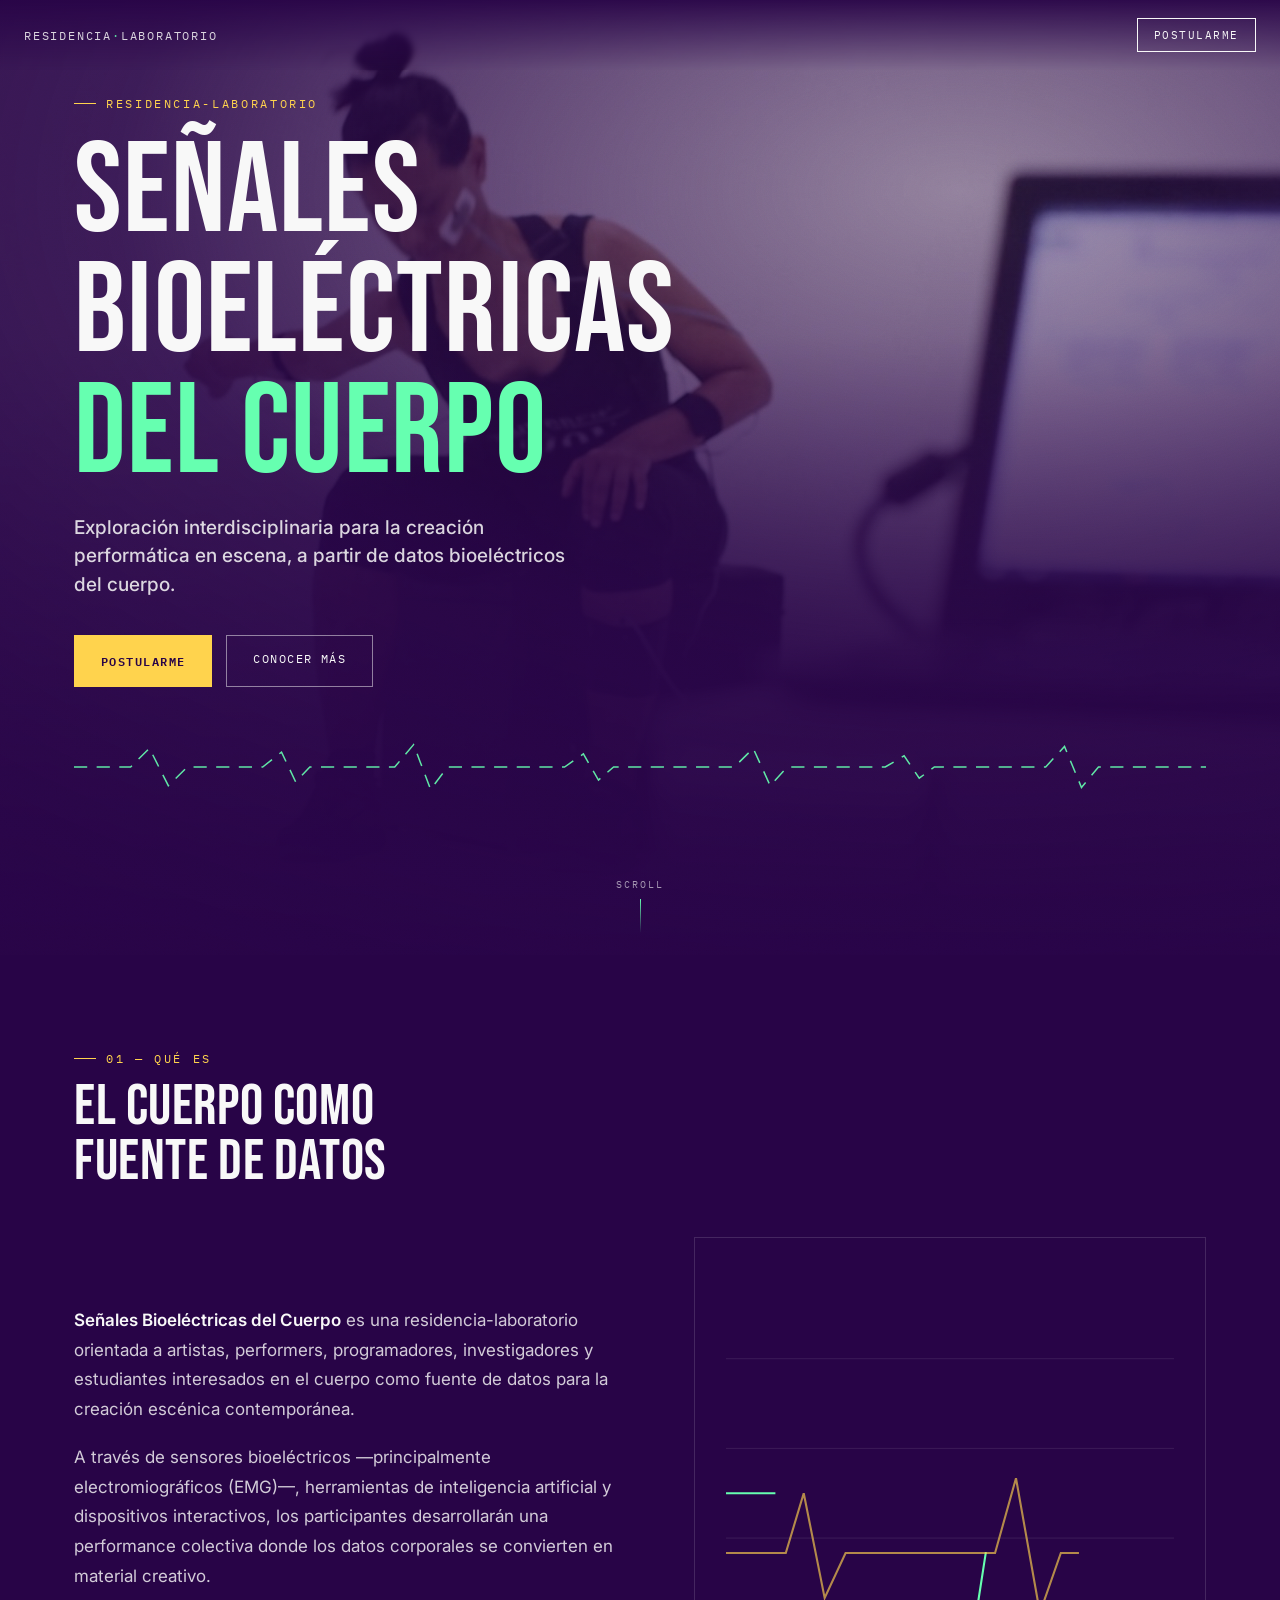
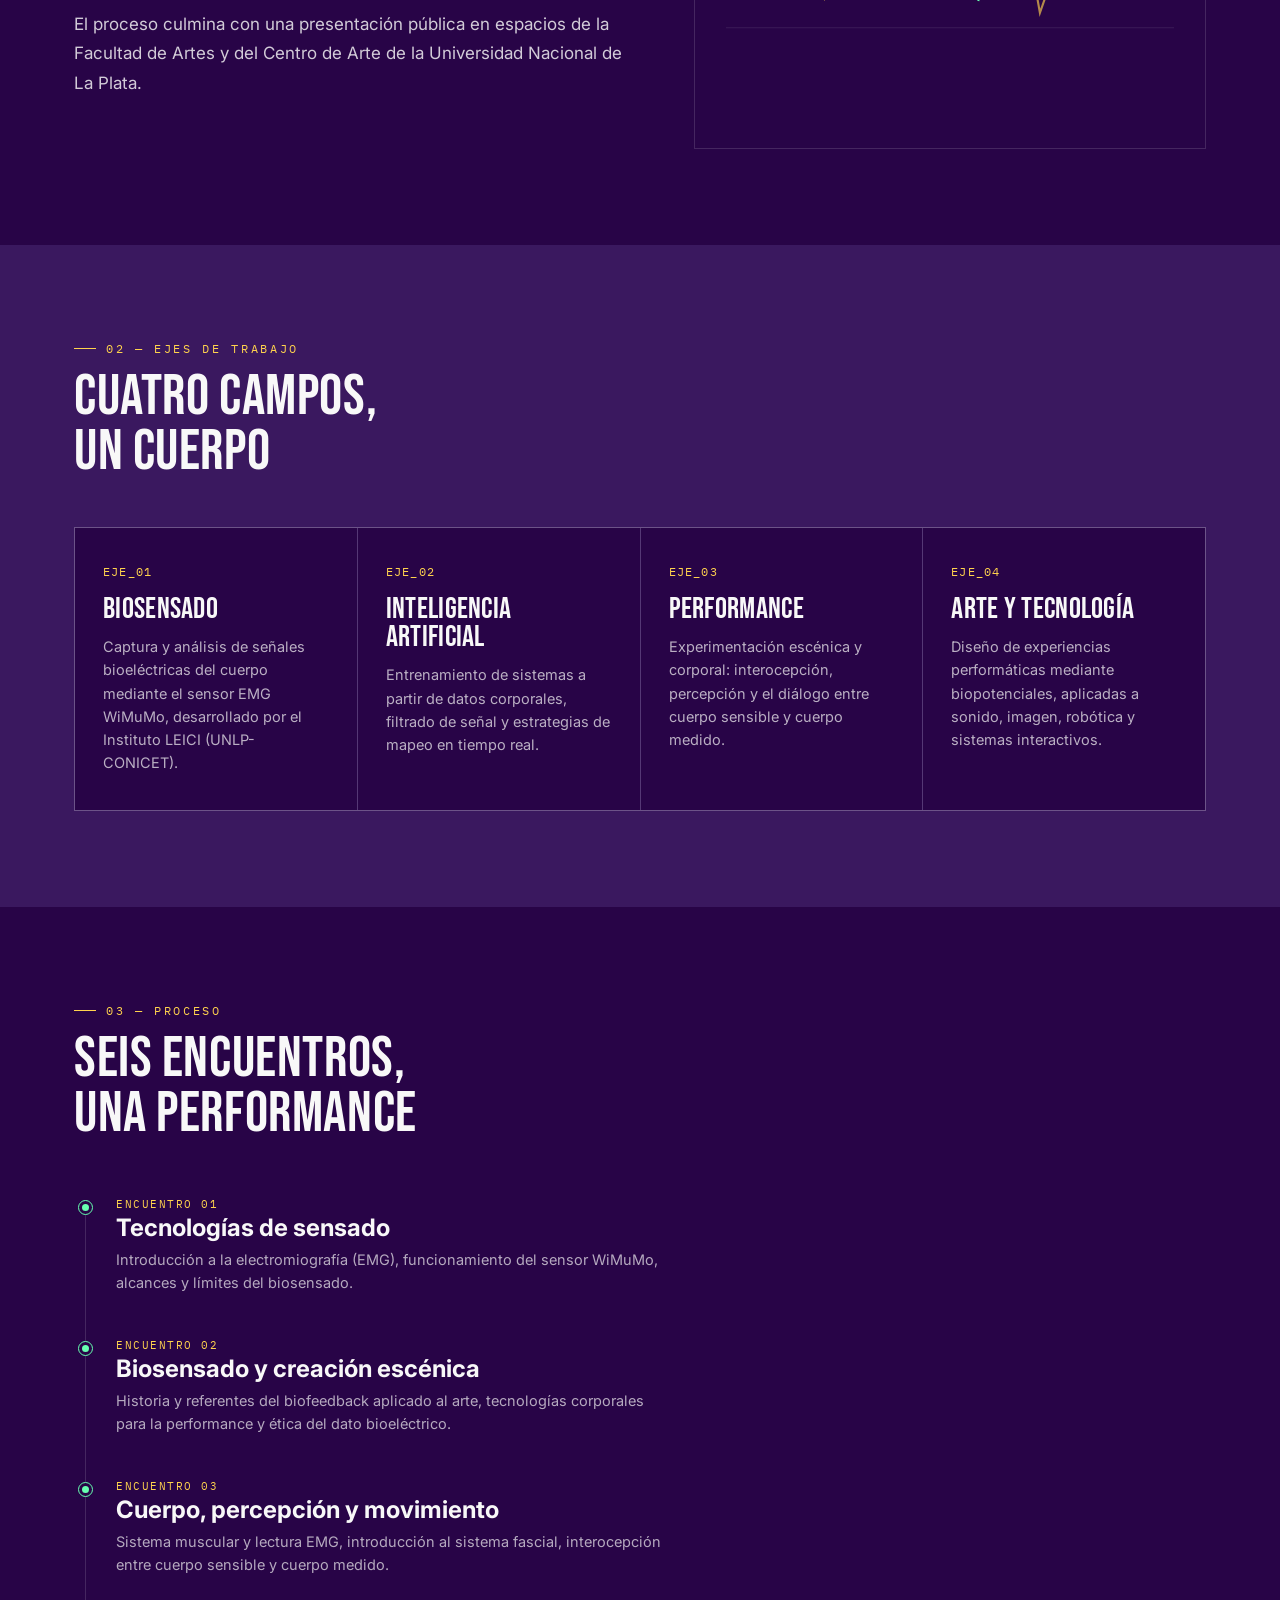
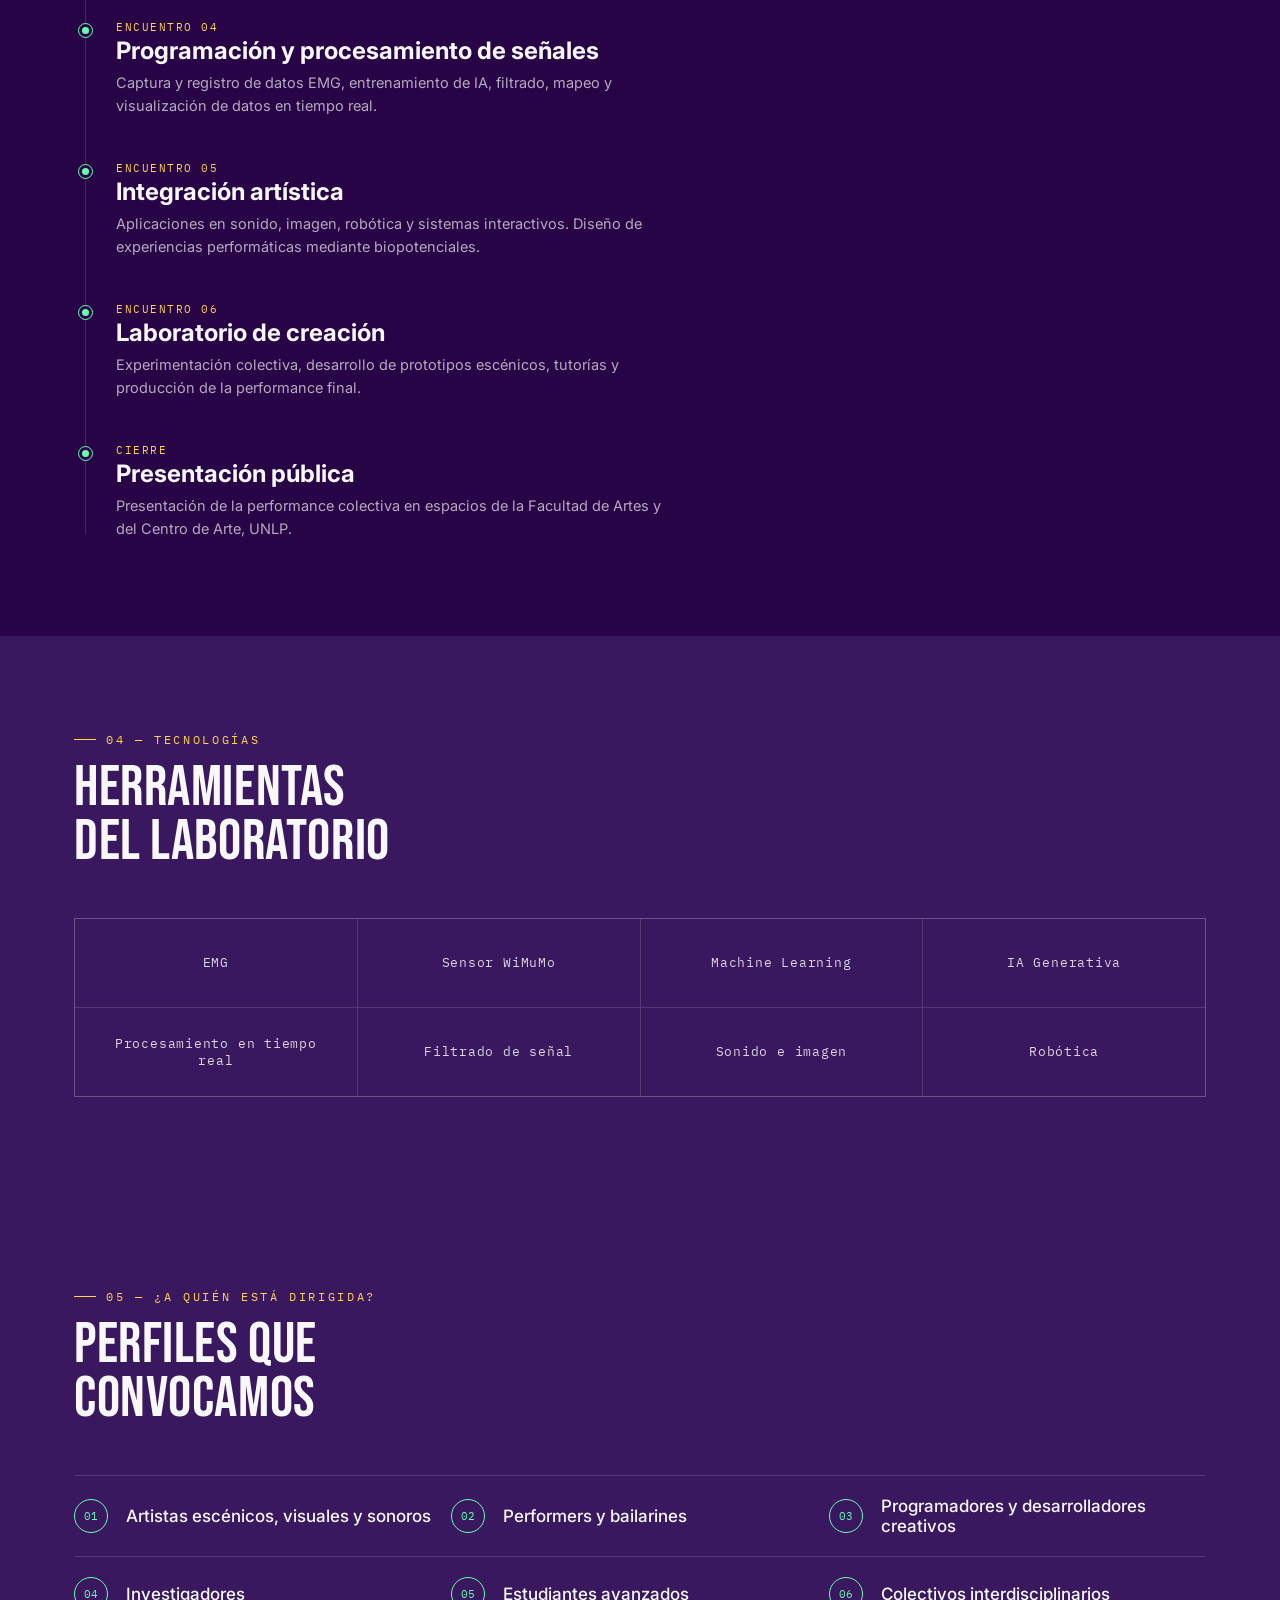
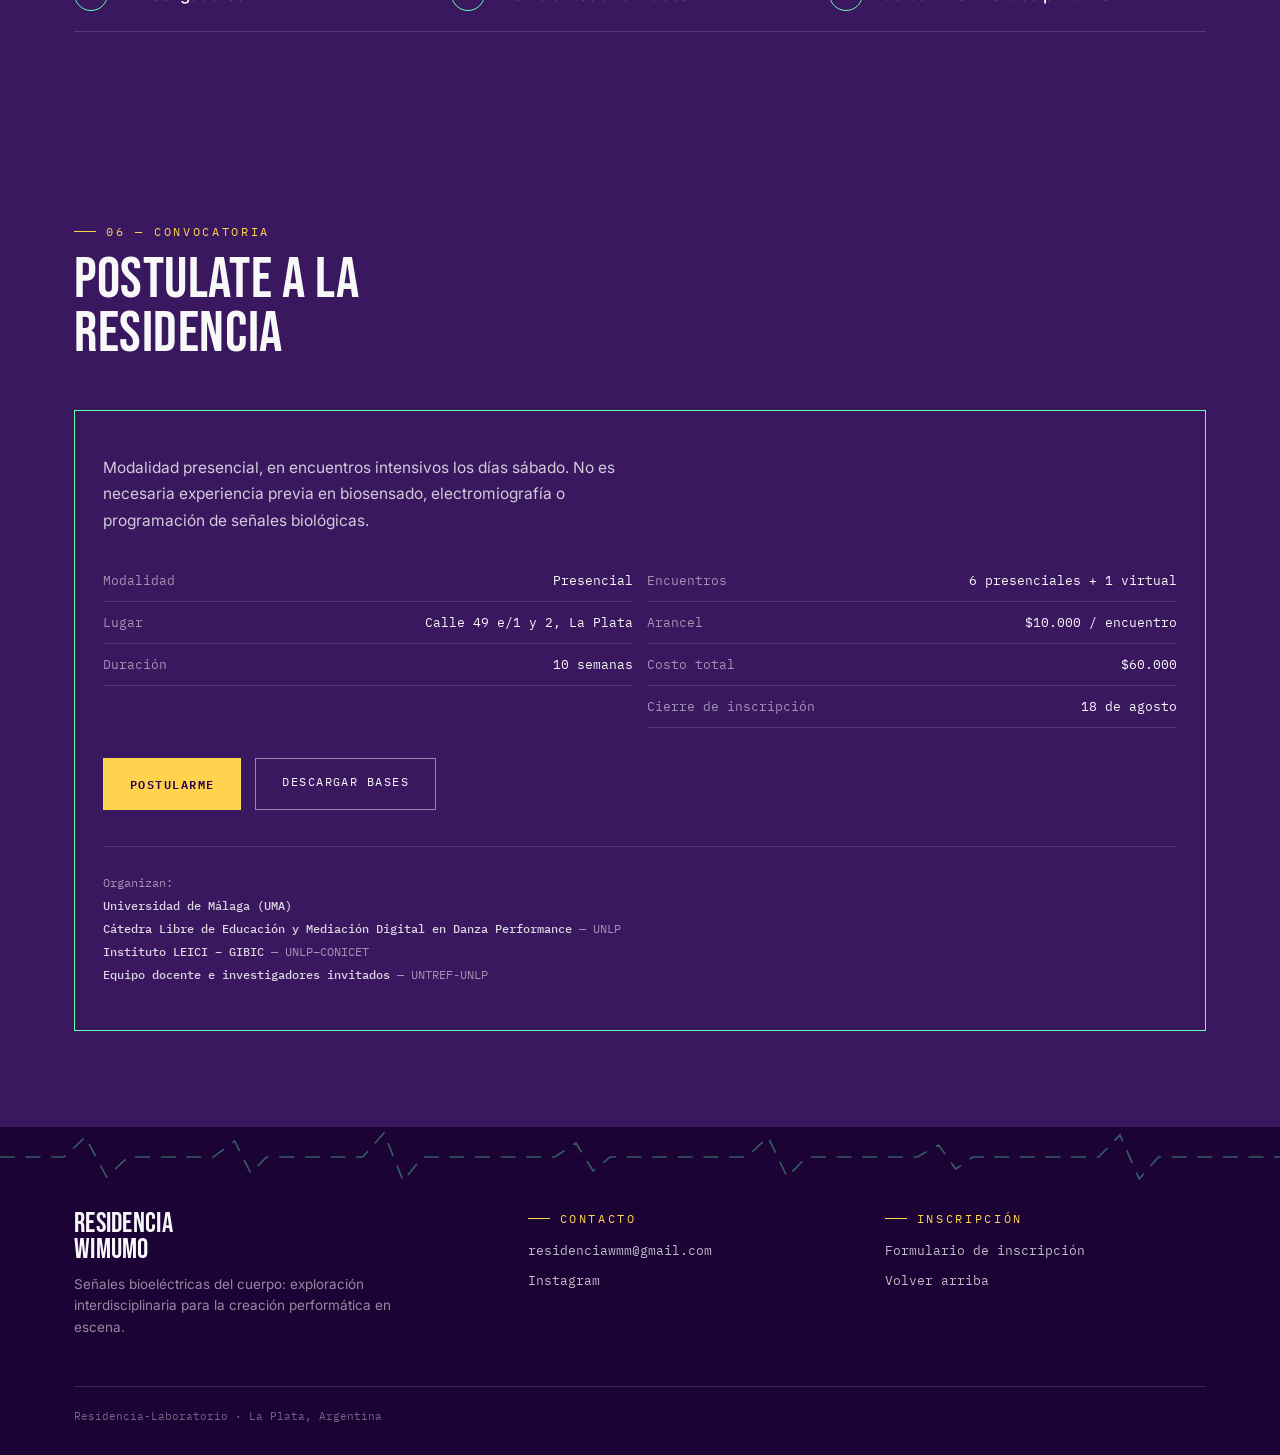
==== commit 59a02d65: "Remove 'Sede' and footer affiliations from index.html" ====
--- a/docs/index.html
+++ b/docs/index.html
@@ -663,7 +663,6 @@
       <div class="conv-grid">
         <div>
           <div class="conv-row"><span class="k">Modalidad</span><span class="v">Presencial</span></div>
-          <div class="conv-row"><span class="k">Sede</span><span class="v">Facultad de Artes, UNLP</span></div>
           <div class="conv-row"><span class="k">Lugar</span><span class="v">Calle 49 e/1 y 2, La Plata</span></div>
           <div class="conv-row"><span class="k">Duración</span><span class="v">10 semanas</span></div>
         </div>
@@ -715,7 +714,6 @@
     </div>
     <div class="footer-bottom">
       <span>Residencia-Laboratorio · La Plata, Argentina</span>
-      <span>UNLP · UMA · LEICI-CONICET · UNTREF</span>
     </div>
   </div>
 </footer>
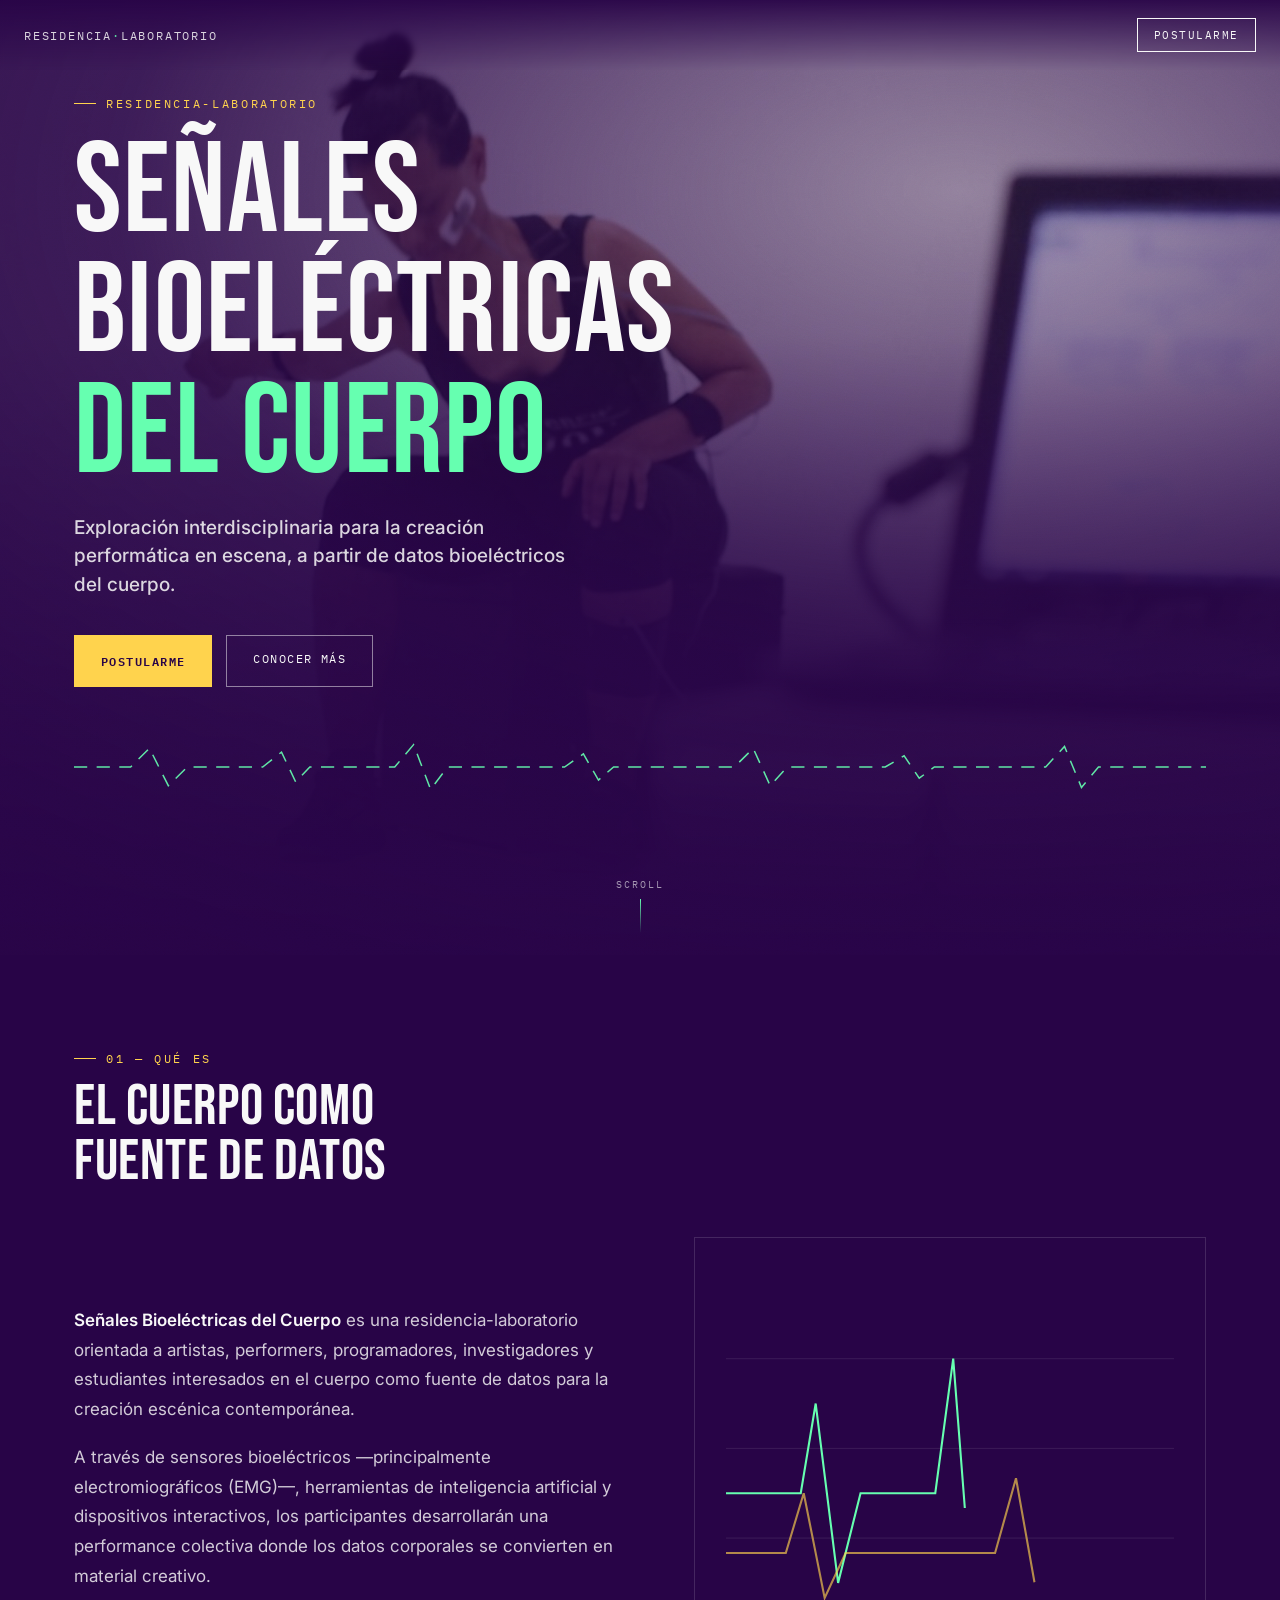
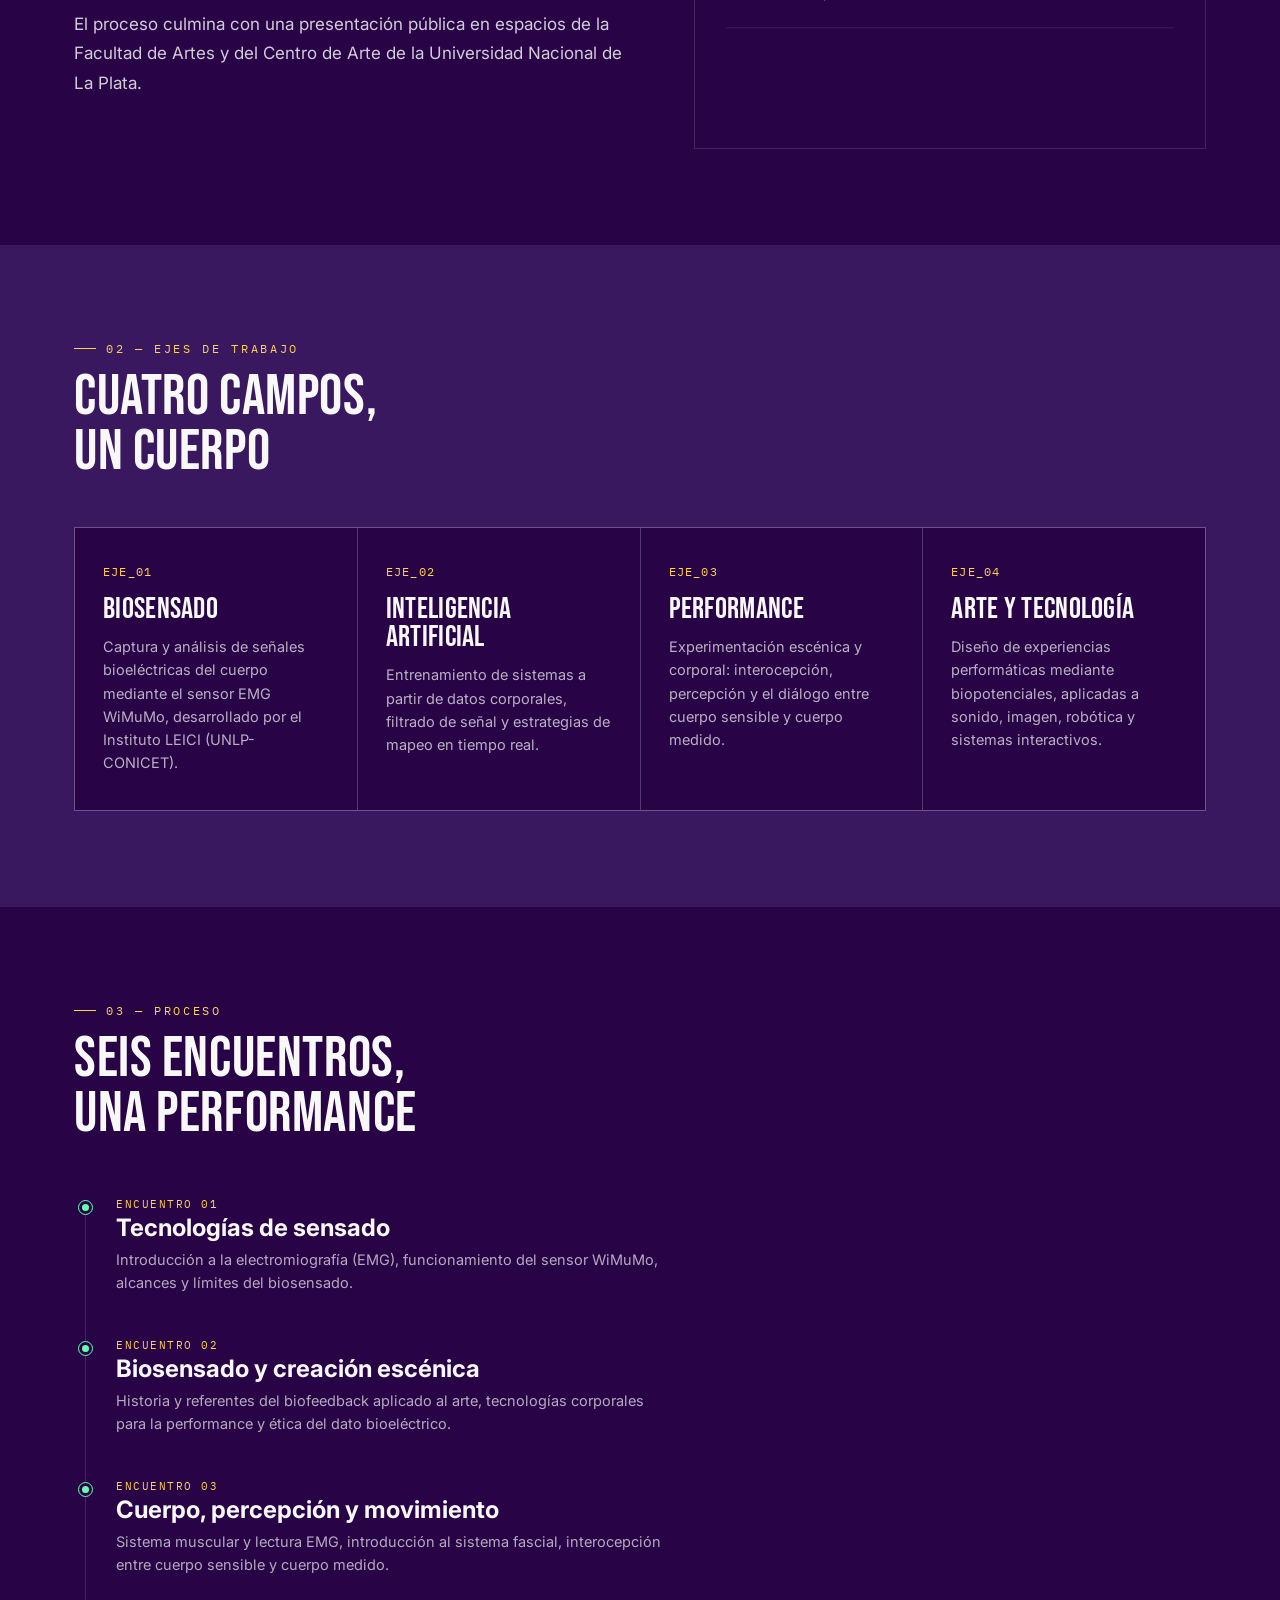
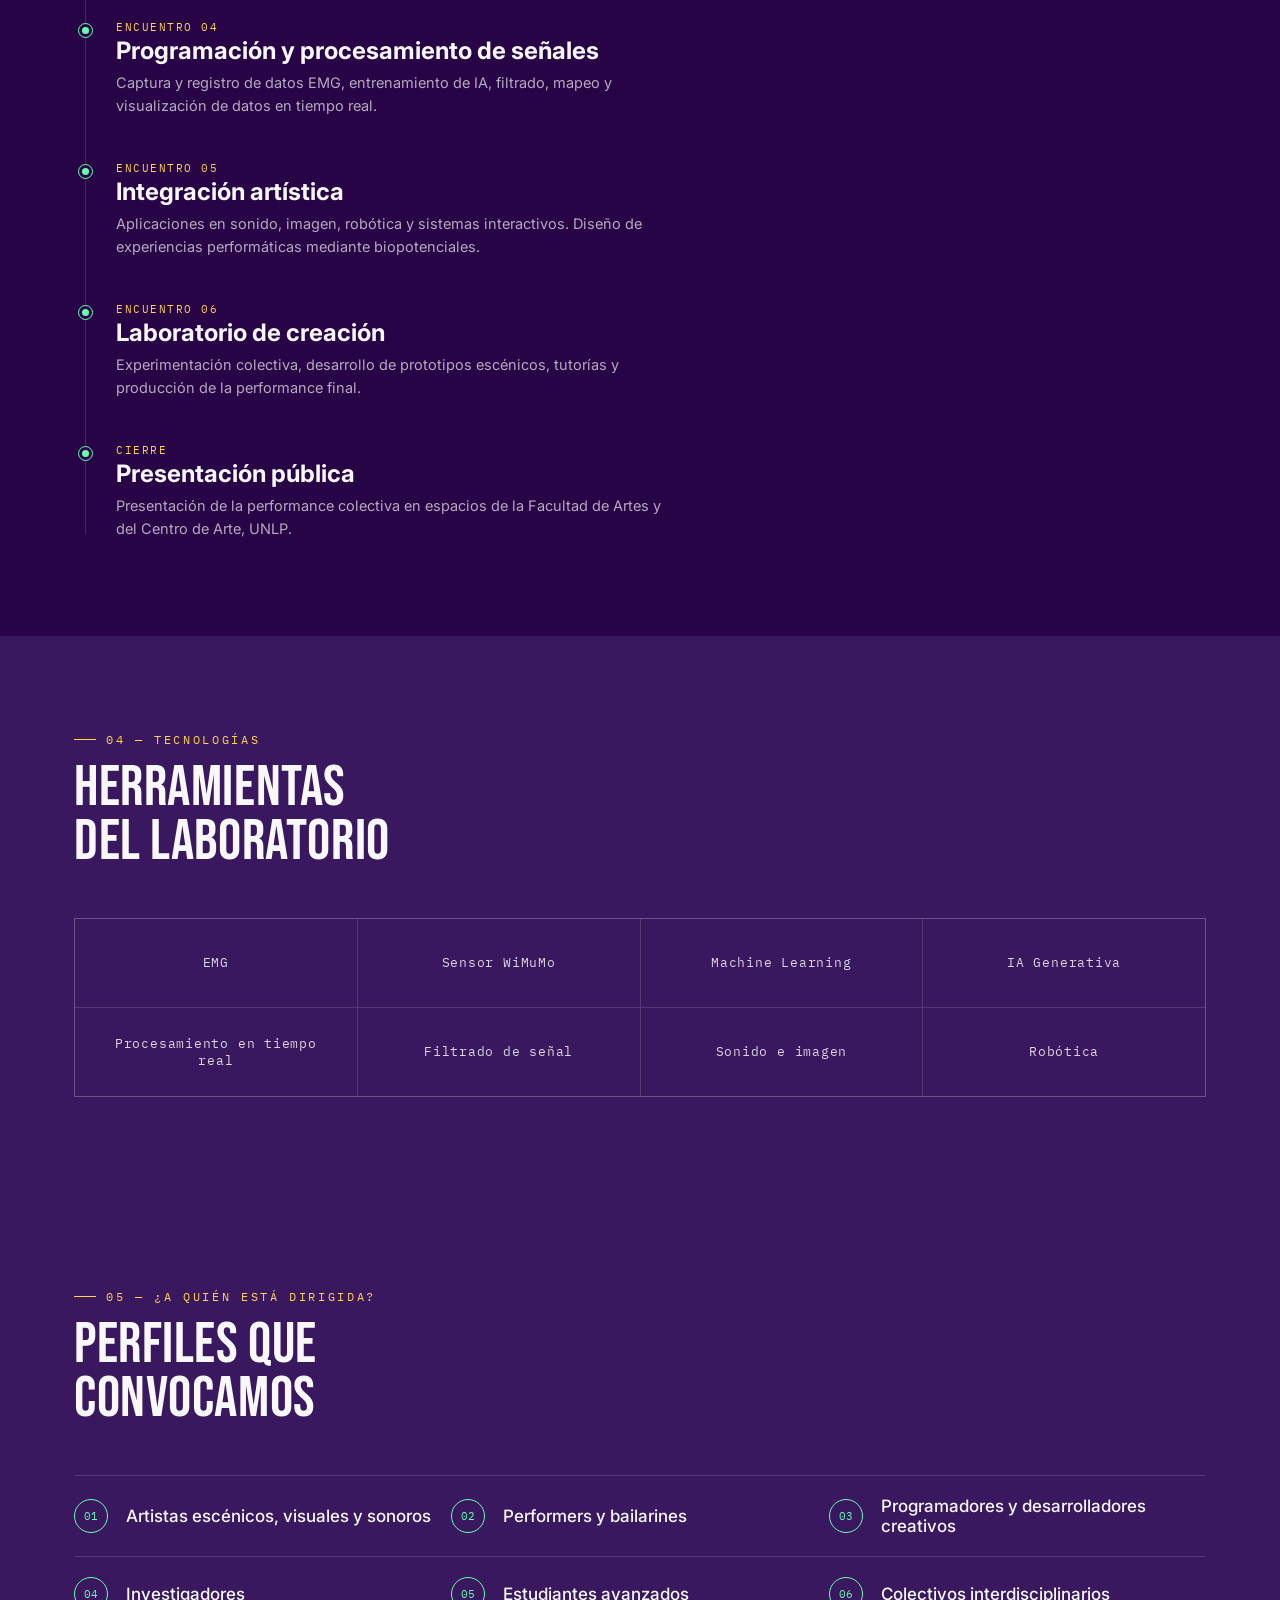
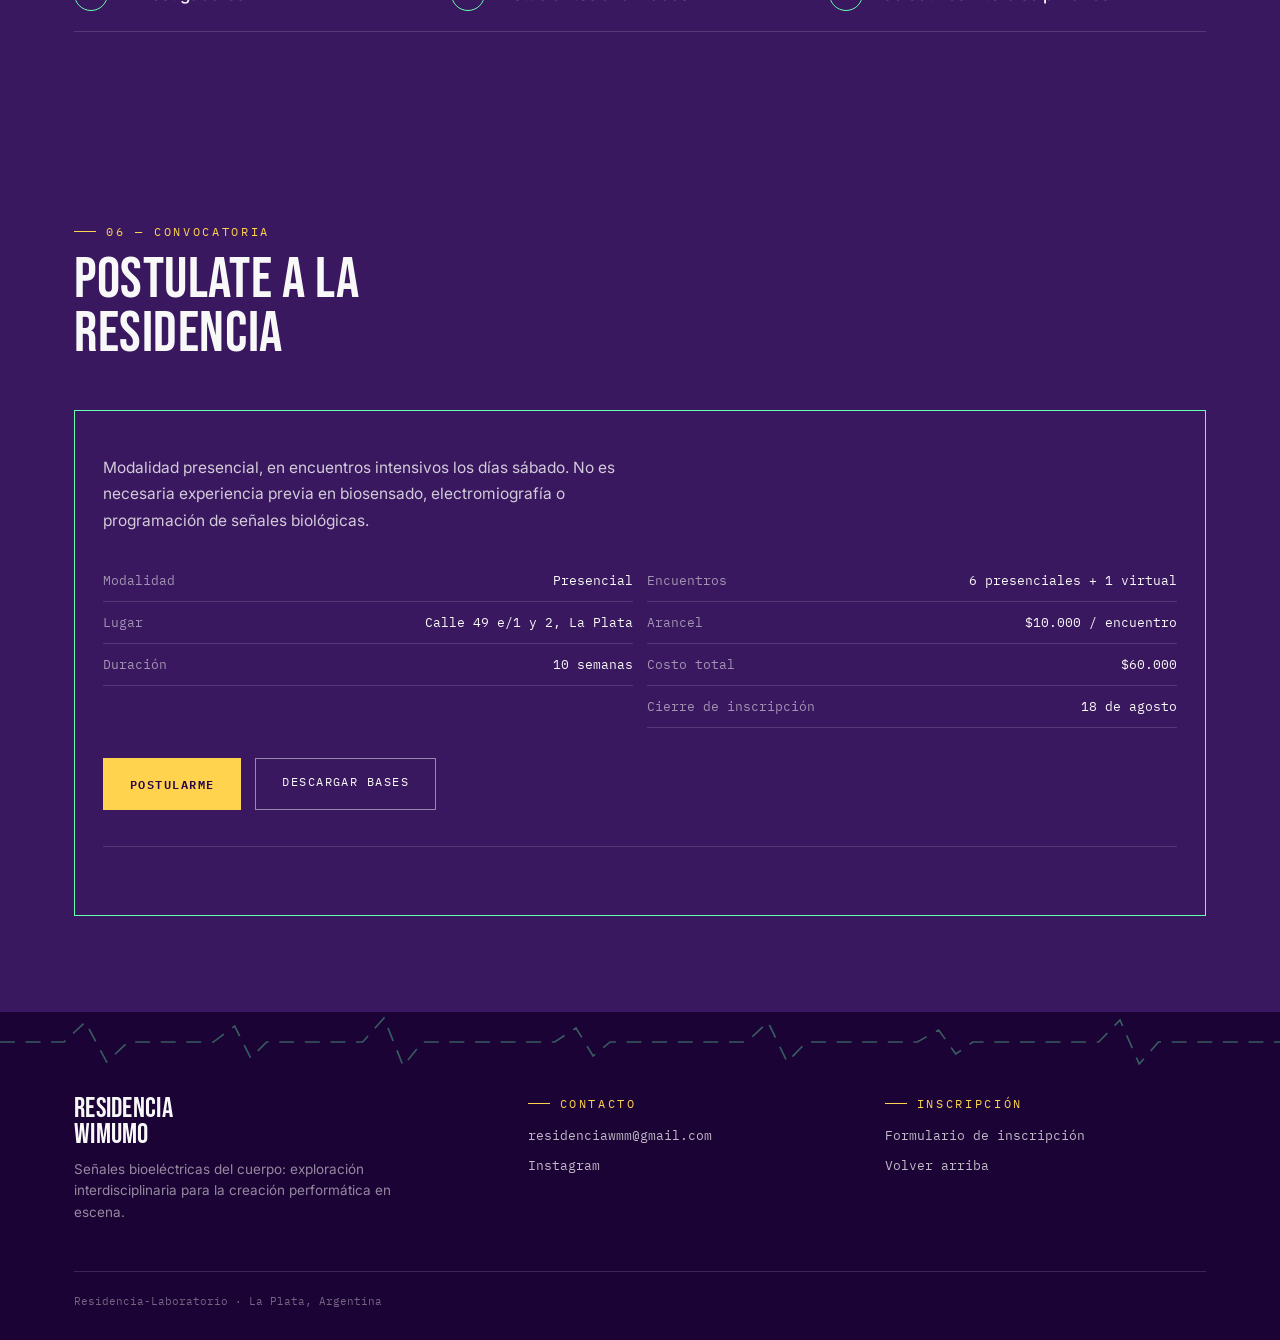
==== commit 54cbb481: "Remove organization details from index.html Removed organization details from the event section." ====
--- a/docs/index.html
+++ b/docs/index.html
@@ -680,11 +680,7 @@
       </div>
 
       <div class="conv-org">
-        <div>Organizan:</div>
-        <div><b>Universidad de Málaga (UMA)</b></div>
-        <div><b>Cátedra Libre de Educación y Mediación Digital en Danza Performance</b> — UNLP</div>
-        <div><b>Instituto LEICI – GIBIC</b> — UNLP–CONICET</div>
-        <div><b>Equipo docente e investigadores invitados</b> — UNTREF-UNLP</div>
+
       </div>
     </div>
   </div>
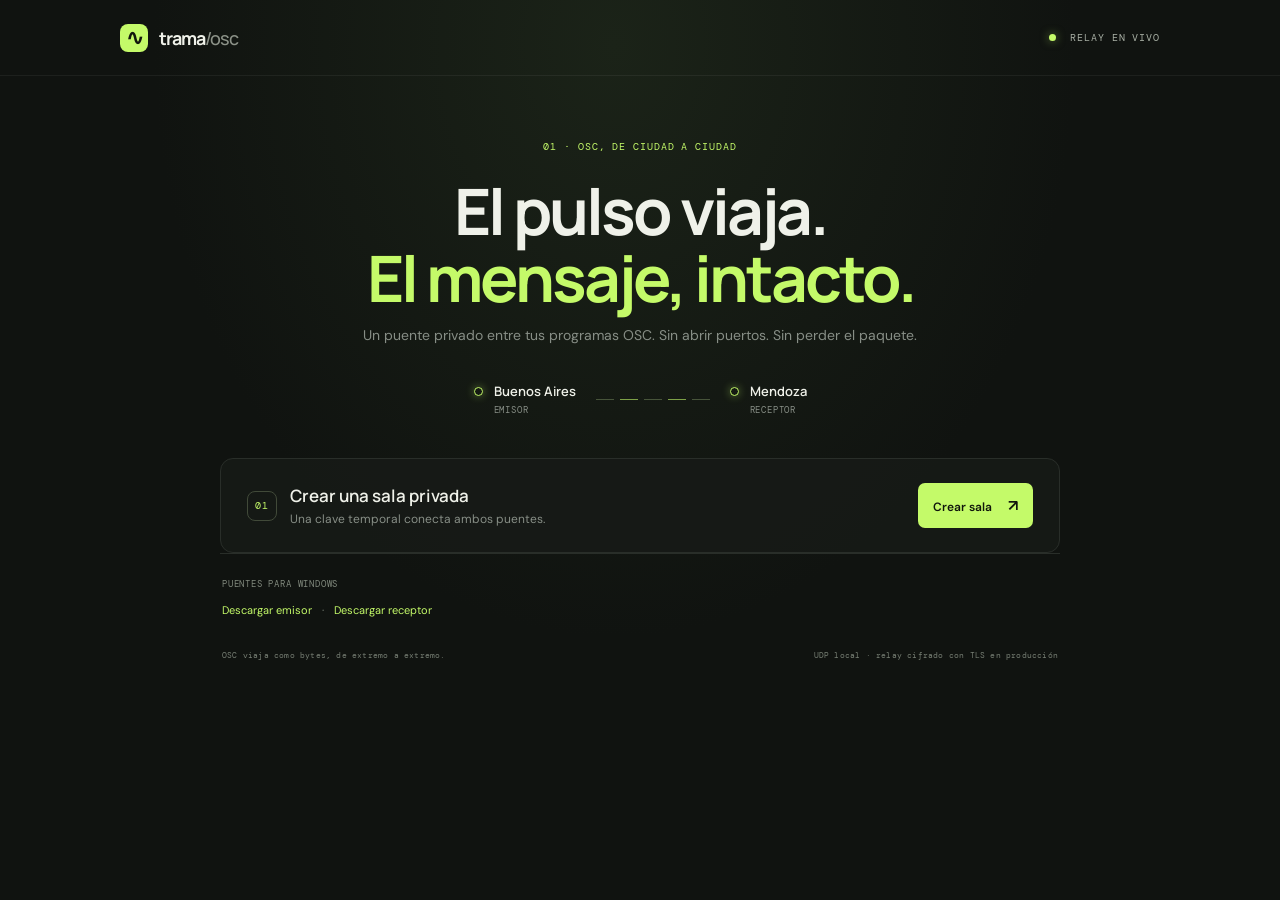
==== commit 60f9f96f: "Add files via upload" ====
--- a/docs/index.html
+++ b/docs/index.html
@@ -1,718 +1,26 @@
-<!DOCTYPE html>
+<!doctype html>
 <html lang="es">
 <head>
-<meta charset="UTF-8">
-<meta name="viewport" content="width=device-width, initial-scale=1.0">
-<title>Señales Bioeléctricas del Cuerpo — Residencia-Laboratorio</title>
-<link rel="preconnect" href="https://fonts.googleapis.com">
-<link rel="preconnect" href="https://fonts.gstatic.com" crossorigin>
-<link href="https://fonts.googleapis.com/css2?family=Bebas+Neue&family=Inter:wght@400;500;600;700&family=IBM+Plex+Mono:wght@400;500;600&display=swap" rel="stylesheet">
-<style>
-  :root{
-    --background:#280447;
-    --background-secondary:#3A185F;
-    --green:#66FFB0;
-    --yellow:#FFD34D;
-    --white:#F8F8F8;
-    --line: rgba(248,248,248,0.14);
-    --max: 1180px;
-  }
-  *{box-sizing:border-box; margin:0; padding:0;}
-  html{scroll-behavior:smooth;}
-  body{
-    background:var(--background);
-    color:var(--white);
-    font-family:'Inter',sans-serif;
-    overflow-x:hidden;
-    -webkit-font-smoothing:antialiased;
-  }
-  ::selection{background:var(--green); color:var(--background);}
-
-  h1,h2,h3,.display{
-    font-family:'Bebas Neue',sans-serif;
-    font-weight:400;
-    letter-spacing:0.01em;
-    line-height:0.94;
-    text-transform:uppercase;
-  }
-  .mono{font-family:'IBM Plex Mono',monospace;}
-  .wrap{max-width:var(--max); margin:0 auto; padding:0 24px;}
-  a{color:inherit; text-decoration:none;}
-  img{max-width:100%; display:block;}
-
-  .eyebrow{
-    font-family:'IBM Plex Mono',monospace;
-    font-size:12px;
-    letter-spacing:0.22em;
-    text-transform:uppercase;
-    color:var(--yellow);
-    display:flex;
-    align-items:center;
-    gap:10px;
-  }
-  .eyebrow::before{
-    content:'';
-    width:22px; height:1px;
-    background:var(--yellow);
-    display:inline-block;
-  }
-
-  /* reduced motion */
-  @media (prefers-reduced-motion: reduce){
-    *{animation-duration:0.01ms !important; animation-iteration-count:1 !important; transition-duration:0.01ms !important; scroll-behavior:auto !important;}
-  }
-
-  /* ---------- noise overlay ---------- */
-  .noise{
-    position:absolute; inset:0;
-    opacity:0.06;
-    pointer-events:none;
-    mix-blend-mode:overlay;
-    background-image:url("data:image/svg+xml,%3Csvg xmlns='http://www.w3.org/2000/svg' width='120' height='120'%3E%3Cfilter id='n'%3E%3CfeTurbulence type='fractalNoise' baseFrequency='0.9' numOctaves='2' stitchTiles='stitch'/%3E%3C/filter%3E%3Crect width='100%25' height='100%25' filter='url(%23n)'/%3E%3C/svg%3E");
-  }
-
-  /* ---------- nav ---------- */
-  header.nav{
-    position:fixed; top:0; left:0; right:0; z-index:100;
-    display:flex; align-items:center; justify-content:space-between;
-    padding:18px 24px;
-    background:linear-gradient(180deg, rgba(40,4,71,0.92), rgba(40,4,71,0));
-    backdrop-filter:blur(2px);
-  }
-  .nav-mark{font-family:'IBM Plex Mono',monospace; font-size:12px; letter-spacing:0.15em; color:var(--white); opacity:0.85;}
-  .nav-mark span{color:var(--green);}
-  .nav-cta{
-    font-family:'IBM Plex Mono',monospace;
-    font-size:11px; letter-spacing:0.14em;
-    text-transform:uppercase;
-    border:1px solid var(--white);
-    padding:9px 16px;
-    transition:background .25s, color .25s, border-color .25s;
-  }
-  .nav-cta:hover{background:var(--green); border-color:var(--green); color:var(--background);}
-
-  /* ---------- hero ---------- */
-  .hero{
-    position:relative;
-    min-height:100svh;
-    display:flex;
-    align-items:flex-end;
-    overflow:hidden;
-  }
-  .hero-bg{
-    position:absolute; inset:0;
-    background-image:url('[data-uri]');
-    background-size:cover;
-    background-position:60% 30%;
-    filter:saturate(0.85) contrast(1.05);
-  }
-  .hero-overlay{
-    position:absolute; inset:0;
-    background:
-      radial-gradient(120% 90% at 75% 20%, rgba(40,4,71,0.25), rgba(40,4,71,0.86) 55%, rgba(40,4,71,0.98) 100%),
-      linear-gradient(0deg, var(--background) 0%, rgba(40,4,71,0.55) 38%, rgba(40,4,71,0.2) 65%);
-  }
-  .hero-inner{
-    position:relative; z-index:2;
-    width:100%;
-    padding:0 24px 64px;
-    max-width:var(--max);
-    margin:0 auto;
-  }
-  .hero-readouts{
-    position:absolute; top:100px; right:24px; z-index:2;
-    font-family:'IBM Plex Mono',monospace;
-    font-size:11px; color:var(--green);
-    text-align:right; line-height:1.9;
-    opacity:0.85;
-    display:none;
-  }
-  .hero-readouts .row{opacity:0; animation:flicker 3.4s ease-in-out infinite;}
-  .hero-readouts .row:nth-child(2){animation-delay:.4s;}
-  .hero-readouts .row:nth-child(3){animation-delay:.8s;}
-  .hero-readouts .row:nth-child(4){animation-delay:1.2s;}
-  .hero-readouts .row:nth-child(5){animation-delay:1.6s;}
-  @keyframes flicker{
-    0%{opacity:0; transform:translateY(4px);}
-    12%{opacity:1; transform:translateY(0);}
-    88%{opacity:1;}
-    100%{opacity:0;}
-  }
-  .hero-eyebrow{margin-bottom:22px;}
-  .hero h1{
-    font-size:clamp(52px, 12vw, 128px);
-    color:var(--white);
-  }
-  .hero h1 .accent{color:var(--green);}
-  .hero-sub{
-    font-family:'Inter',sans-serif;
-    font-size:clamp(15px,2.4vw,19px);
-    font-weight:500;
-    max-width:520px;
-    color:rgba(248,248,248,0.86);
-    margin-top:20px;
-    line-height:1.5;
-  }
-  .hero-actions{
-    display:flex; gap:14px; flex-wrap:wrap;
-    margin-top:36px;
-  }
-  .btn{
-    font-family:'IBM Plex Mono',monospace;
-    font-size:12px; letter-spacing:0.12em; text-transform:uppercase;
-    padding:15px 26px;
-    display:inline-block;
-    border:1px solid transparent;
-    cursor:pointer;
-    transition:transform .2s ease, background .2s ease, color .2s ease, border-color .2s ease;
-  }
-  .btn-solid{background:var(--yellow); color:var(--background); font-weight:600;}
-  .btn-solid:hover{transform:translateY(-2px); background:var(--green);}
-  .btn-outline{border-color:rgba(248,248,248,0.5); color:var(--white);}
-  .btn-outline:hover{border-color:var(--green); color:var(--green); transform:translateY(-2px);}
-
-  .hero-emg{
-    position:relative; z-index:2;
-    margin-top:52px;
-    width:100%;
-    height:56px;
-    opacity:0.9;
-  }
-  .hero-emg svg{width:100%; height:100%; overflow:visible;}
-  .emg-path{
-    fill:none; stroke:var(--green); stroke-width:1.6;
-    stroke-dasharray:14 10;
-    animation:dash 1.4s linear infinite;
-  }
-  @keyframes dash{ to{ stroke-dashoffset:-48; } }
-
-  .scroll-ind{
-    position:absolute; left:50%; bottom:22px; transform:translateX(-50%);
-    z-index:2;
-    font-family:'IBM Plex Mono',monospace; font-size:10px; letter-spacing:0.2em;
-    color:rgba(248,248,248,0.6);
-    display:flex; flex-direction:column; align-items:center; gap:8px;
-  }
-  .scroll-ind .bar{width:1px; height:34px; background:linear-gradient(var(--green), transparent); animation:scrolldown 1.8s ease-in-out infinite;}
-  @keyframes scrolldown{
-    0%{transform:scaleY(0); transform-origin:top;}
-    50%{transform:scaleY(1); transform-origin:top;}
-    50.01%{transform-origin:bottom;}
-    100%{transform:scaleY(0); transform-origin:bottom;}
-  }
-
-  /* ---------- sections generic ---------- */
-  section{position:relative; padding:96px 0;}
-  .sec-title{
-    font-size:clamp(34px,6vw,58px);
-    margin:14px 0 0;
-  }
-  .sec-alt{background:var(--background-secondary);}
-
-  /* ---------- section 1: qué es ---------- */
-  .intro-grid{
-    display:grid; gap:52px;
-    grid-template-columns:1fr;
-    align-items:center;
-    margin-top:48px;
-  }
-  .intro-text p{
-    font-size:17px; line-height:1.75;
-    color:rgba(248,248,248,0.82);
-    margin-top:18px;
-  }
-  .intro-text p strong{color:var(--white); font-weight:600;}
-  .intro-visual{
-    position:relative;
-    aspect-ratio:1/1;
-    border:1px solid var(--line);
-    display:flex; align-items:center; justify-content:center;
-    overflow:hidden;
-  }
-  .intro-visual svg{width:88%; height:88%;}
-  .pulse-line{fill:none; stroke:var(--green); stroke-width:1.4;}
-  .pulse-line.y{stroke:var(--yellow); opacity:0.65;}
-  .grid-dots{stroke:rgba(248,248,248,0.12);}
-
-  /* ---------- section 2: ejes ---------- */
-  .cards{
-    display:grid; grid-template-columns:1fr; gap:1px;
-    margin-top:48px;
-    background:var(--line);
-    border:1px solid var(--line);
-  }
-  .card{
-    background:var(--background);
-    padding:36px 28px;
-    transition:background .3s ease;
-    position:relative;
-    overflow:hidden;
-  }
-  .card::after{
-    content:'';
-    position:absolute; left:0; bottom:0; height:2px; width:0%;
-    background:var(--green);
-    transition:width .35s ease;
-  }
-  .card:hover::after{width:100%;}
-  .card:hover{background:var(--background-secondary);}
-  .card .num{font-family:'IBM Plex Mono',monospace; font-size:12px; color:var(--yellow); letter-spacing:0.1em;}
-  .card h3{font-size:30px; margin-top:16px; color:var(--white);}
-  .card p{font-size:14.5px; color:rgba(248,248,248,0.7); margin-top:12px; line-height:1.6;}
-
-  /* ---------- section 3: proceso timeline ---------- */
-  .timeline{margin-top:56px; position:relative;}
-  .timeline-track{
-    position:absolute; left:11px; top:6px; bottom:6px; width:1px;
-    background:var(--line);
-  }
-  .timeline-track::after{
-    content:''; position:absolute; left:0; top:0; width:100%; height:0%;
-    background:linear-gradient(var(--green), var(--yellow));
-    animation:fillTrack 3.2s ease-in-out infinite alternate;
-    box-shadow:0 0 8px rgba(102,255,176,0.5);
-  }
-  @keyframes fillTrack{ from{height:6%;} to{height:100%;} }
-  .t-item{
-    position:relative;
-    padding:0 0 44px 42px;
-  }
-  .t-item:last-child{padding-bottom:0;}
-  .t-dot{
-    position:absolute; left:4px; top:3px;
-    width:15px; height:15px; border-radius:50%;
-    background:var(--background);
-    border:1px solid var(--green);
-  }
-  .t-dot::after{
-    content:''; position:absolute; inset:3px; border-radius:50%; background:var(--green);
-  }
-  .t-item .t-num{font-family:'IBM Plex Mono',monospace; font-size:11px; color:var(--yellow); letter-spacing:0.14em;}
-  .t-item h3{font-size:24px; margin-top:6px; color:var(--white); text-transform:none; font-family:'Inter',sans-serif; font-weight:700; letter-spacing:0;}
-  .t-item p{font-size:14.5px; color:rgba(248,248,248,0.68); margin-top:8px; max-width:560px; line-height:1.6;}
-
-  /* ---------- section 4: tecnologías ---------- */
-  .tech-grid{
-    display:grid; grid-template-columns:repeat(2,1fr); gap:1px;
-    margin-top:48px;
-    background:var(--line); border:1px solid var(--line);
-  }
-  .tech-cell{
-    background:var(--background-secondary);
-    padding:26px 18px;
-    font-family:'IBM Plex Mono',monospace;
-    font-size:13px; letter-spacing:0.06em;
-    display:flex; align-items:center; justify-content:center; text-align:center;
-    min-height:88px;
-    color:rgba(248,248,248,0.85);
-    transition:color .25s, background .25s;
-  }
-  .tech-cell:hover{color:var(--green); background:var(--background);}
-
-  /* ---------- section 5: galería ---------- */
-  .gallery{
-    margin-top:48px;
-    column-count:1; column-gap:14px;
-  }
-  .g-item{
-    position:relative; margin-bottom:14px; overflow:hidden;
-    break-inside:avoid;
-  }
-  .g-item img{width:100%; display:block; filter:saturate(0.9);}
-  .g-cap{
-    position:absolute; left:0; right:0; bottom:0;
-    padding:18px;
-    background:linear-gradient(0deg, rgba(40,4,71,0.92), transparent);
-    opacity:0; transform:translateY(8px);
-    transition:opacity .3s ease, transform .3s ease;
-  }
-  .g-cap .name{font-family:'Inter',sans-serif; font-weight:600; font-size:14px; color:var(--white);}
-  .g-cap .yr{font-family:'IBM Plex Mono',monospace; font-size:11px; color:var(--green); margin-top:3px;}
-  .g-item:hover .g-cap{opacity:1; transform:translateY(0);}
-  .g-item:hover img{filter:brightness(0.55) saturate(0.9);}
-  .g-item img{transition:filter .3s ease;}
-
-  /* ---------- section 6: dirigida a ---------- */
-  .aud-list{
-    display:grid; grid-template-columns:1fr; gap:0;
-    margin-top:48px;
-    border-top:1px solid var(--line);
-  }
-  .aud-item{
-    display:flex; align-items:center; gap:18px;
-    padding:20px 0;
-    border-bottom:1px solid var(--line);
-  }
-  .aud-item .ic{
-    width:34px; height:34px; flex:none;
-    border:1px solid var(--green); border-radius:50%;
-    display:flex; align-items:center; justify-content:center;
-    font-family:'IBM Plex Mono',monospace; font-size:11px; color:var(--green);
-  }
-  .aud-item span.label{font-size:17px; font-weight:500;}
-
-  /* ---------- section 7: coordinación ---------- */
-  .coord{
-    margin-top:48px;
-    display:grid; grid-template-columns:1fr; gap:32px;
-    align-items:start;
-  }
-  .coord-frame{
-    border:1px solid var(--line);
-    aspect-ratio:4/5;
-    background:
-      linear-gradient(160deg, var(--background-secondary), var(--background));
-    position:relative; overflow:hidden;
-  }
-  .coord-frame::before{
-    content:'LA';
-    position:absolute; inset:0;
-    display:flex; align-items:center; justify-content:center;
-    font-family:'Bebas Neue',sans-serif; font-size:120px; color:rgba(248,248,248,0.05);
-  }
-  .coord-name{font-size:36px; color:var(--white);}
-  .coord-role{font-family:'IBM Plex Mono',monospace; font-size:12px; color:var(--yellow); letter-spacing:0.08em; margin-top:10px;}
-  .coord-desc{font-size:15.5px; line-height:1.7; color:rgba(248,248,248,0.78); margin-top:18px;}
-
-  /* ---------- section 8: convocatoria ---------- */
-  .conv{
-    border:1px solid var(--green);
-    padding:44px 28px;
-    margin-top:48px;
-    position:relative;
-  }
-  .conv-grid{
-    display:grid; grid-template-columns:1fr; gap:14px;
-    margin-top:26px;
-  }
-  .conv-row{
-    display:flex; justify-content:space-between; gap:12px;
-    padding:12px 0;
-    border-bottom:1px solid var(--line);
-    font-family:'IBM Plex Mono',monospace; font-size:13px;
-  }
-  .conv-row .k{color:rgba(248,248,248,0.55);}
-  .conv-row .v{color:var(--white); text-align:right;}
-  .conv-actions{display:flex; gap:14px; flex-wrap:wrap; margin-top:30px;}
-  .conv-org{
-    margin-top:36px; padding-top:24px; border-top:1px solid var(--line);
-    font-family:'IBM Plex Mono',monospace; font-size:11.5px; color:rgba(248,248,248,0.55); line-height:2;
-  }
-  .conv-org b{color:rgba(248,248,248,0.85); font-weight:500;}
-
-  /* ---------- footer ---------- */
-  footer{
-    background:#1c0335;
-    padding:64px 0 32px;
-    position:relative;
-    overflow:hidden;
-  }
-  .footer-emg{position:absolute; top:0; left:0; width:100%; height:60px; opacity:0.35;}
-  .footer-grid{
-    display:grid; grid-template-columns:1fr; gap:36px;
-    margin-top:20px;
-  }
-  .footer-brand h3{font-size:28px;}
-  .footer-brand p{font-size:13.5px; color:rgba(248,248,248,0.55); margin-top:10px; max-width:340px; line-height:1.6;}
-  .footer-links{display:flex; flex-direction:column; gap:10px;}
-  .footer-links a{
-    font-family:'IBM Plex Mono',monospace; font-size:13px;
-    color:rgba(248,248,248,0.75);
-    width:fit-content;
-    border-bottom:1px solid transparent;
-    padding-bottom:2px;
-    transition:border-color .2s, color .2s;
-  }
-  .footer-links a:hover{color:var(--green); border-color:var(--green);}
-  .footer-bottom{
-    margin-top:48px; padding-top:22px; border-top:1px solid var(--line);
-    display:flex; justify-content:space-between; flex-wrap:wrap; gap:10px;
-    font-family:'IBM Plex Mono',monospace; font-size:11px; color:rgba(248,248,248,0.4);
-  }
-
-  /* focus visibility */
-  a:focus-visible, button:focus-visible{outline:2px solid var(--green); outline-offset:3px;}
-
-  /* ---------- responsive ---------- */
-  @media (min-width:640px){
-    .gallery{column-count:2;}
-    .aud-list{grid-template-columns:1fr 1fr;}
-    .tech-grid{grid-template-columns:repeat(3,1fr);}
-    .conv-grid{grid-template-columns:1fr 1fr;}
-    .footer-grid{grid-template-columns:1.3fr 1fr 1fr;}
-  }
-  @media (min-width:860px){
-    .hero-readouts{display:block;}
-    .intro-grid{grid-template-columns:1fr 0.9fr;}
-    .cards{grid-template-columns:repeat(4,1fr);}
-    .tech-grid{grid-template-columns:repeat(4,1fr);}
-    .gallery{column-count:3;}
-    .coord{grid-template-columns:0.6fr 1fr;}
-  }
-  @media (min-width:1024px){
-    .aud-list{grid-template-columns:repeat(3,1fr);}
-  }
-</style>
+  <meta charset="utf-8"><meta name="viewport" content="width=device-width, initial-scale=1">
+  <meta name="theme-color" content="#101310"><meta name="description" content="Conecta dos programas OSC de forma privada y en tiempo real."><title>Trama OSC — Puente en vivo</title><link rel="manifest" href="./manifest.webmanifest"><link rel="icon" href="./icon-192.png" type="image/png"><link rel="stylesheet" href="./style.css">
 </head>
 <body>
-
-<header class="nav">
-  <div class="nav-mark">RESIDENCIA<span>·</span>LABORATORIO</div>
-  <a href="#convocatoria" class="nav-cta">Postularme</a>
-</header>
-
-<!-- ================= HERO ================= -->
-<section class="hero">
-  <div class="hero-bg"></div>
-  <div class="hero-overlay"></div>
-  <div class="noise"></div>
-
-  <div class="hero-readouts mono">
-    <div class="row">EMG_CH01&nbsp;&nbsp;0.0284</div>
-    <div class="row">EMG_CH02&nbsp;&nbsp;0.1471</div>
-    <div class="row">EMG_CH03&nbsp;&nbsp;0.0096</div>
-    <div class="row">EMG_CH04&nbsp;&nbsp;0.2405</div>
-    <div class="row">EMG_CH05&nbsp;&nbsp;0.0430</div>
-  </div>
-
-  <div class="hero-inner">
-    <div class="eyebrow hero-eyebrow">Residencia-Laboratorio</div>
-    <h1>Señales<br>bioeléctricas<br><span class="accent">del cuerpo</span></h1>
-    <p class="hero-sub">Exploración interdisciplinaria para la creación performática en escena, a partir de datos bioeléctricos del cuerpo.</p>
-    <div class="hero-actions">
-      <a href="https://forms.gle/Cqd99xweaUnH3iA36" class="btn btn-solid">Postularme</a>
-      <a href="#que-es" class="btn btn-outline">Conocer más</a>
-    </div>
-
-    <div class="hero-emg">
-      <svg viewBox="0 0 1200 60" preserveAspectRatio="none">
-        <path class="emg-path" d="M0,30 L60,30 L80,10 L100,50 L120,30 L200,30 L220,14 L235,46 L250,30 L340,30 L360,6 L378,54 L396,30 L520,30 L540,16 L556,44 L572,30 L700,30 L720,10 L738,50 L756,30 L860,30 L880,18 L896,42 L912,30 L1030,30 L1050,8 L1068,52 L1086,30 L1200,30"/>
-      </svg>
-    </div>
-  </div>
-
-  <div class="scroll-ind"><span>SCROLL</span><span class="bar"></span></div>
-</section>
-
-<!-- ================= SECCIÓN 1 — QUÉ ES ================= -->
-<section id="que-es">
-  <div class="wrap">
-    <div class="eyebrow">01 — Qué es</div>
-    <h2 class="sec-title">El cuerpo como<br>fuente de datos</h2>
-
-    <div class="intro-grid">
-      <div class="intro-text">
-        <p><strong>Señales Bioeléctricas del Cuerpo</strong> es una residencia-laboratorio orientada a artistas, performers, programadores, investigadores y estudiantes interesados en el cuerpo como fuente de datos para la creación escénica contemporánea.</p>
-        <p>A través de sensores bioeléctricos —principalmente electromiográficos (EMG)—, herramientas de inteligencia artificial y dispositivos interactivos, los participantes desarrollarán una performance colectiva donde los datos corporales se convierten en material creativo.</p>
-        <p>El proceso culmina con una presentación pública en espacios de la Facultad de Artes y del Centro de Arte de la Universidad Nacional de La Plata.</p>
+  <header class="top"><a class="brand" href="/"><span class="brand-mark">∿</span> trama<span class="brand-light">/osc</span></a><div class="top-actions"><button id="installButton" class="install hidden">Instalar app</button><span class="live"><i></i> RELAY EN VIVO</span></div></header>
+  <main>
+    <section class="hero"><div class="eyebrow"><span>01</span> · OSC, DE CIUDAD A CIUDAD</div><h1>El pulso viaja.<br><em>El mensaje, intacto.</em></h1><p>Un puente privado entre tus programas OSC. Sin abrir puertos. Sin perder el paquete.</p>
+      <div class="route"><div class="city"><span class="node"></span><b>Buenos Aires</b><small>EMISOR</small></div><div class="route-line"><span></span><span></span><span></span><span></span><span></span></div><div class="city"><span class="node"></span><b>Mendoza</b><small>RECEPTOR</small></div></div>
+    </section>
+    <section id="create" class="panel"><div class="panel-heading"><span class="step">01</span><div><h2>Crear una sala privada</h2><p>Una clave temporal conecta ambos puentes.</p></div></div><button id="createButton" class="primary">Crear sala <span>↗</span></button><div id="error" class="error hidden"></div></section>
+    <section id="room" class="room hidden">
+      <div class="room-head"><div><div class="eyebrow">SALA ACTIVA</div><h2>La conexión está en tus manos.</h2></div><div class="room-id"><small>CÓDIGO DE SALA</small><strong id="roomId"></strong></div></div>
+      <div class="secret"><div><small>CLAVE PRIVADA · COMPÁRTELA SOLO CON TUS PUENTES</small><code id="roomKey"></code></div><button id="copy" class="copy">Copiar clave</button></div>
+      <div class="endpoints">
+        <article><div class="endpoint-title"><span class="step">A</span><div><h3>Buenos Aires</h3><small>PUENTE EMISOR</small></div><span id="senderState" class="badge"><i></i> Esperando</span></div><div class="instruction"><span>01</span><div><b>Configura tu programa OSC</b><p>Destino: <code>127.0.0.1</code> · Puerto: <code>9000</code></p></div></div><div class="instruction"><span>02</span><div><b>Abre la app emisora</b><p>Ingresa el código y la clave y pulsa Conectar.</p><a class="app-download" href="./TramaOSC-Emisor.exe" download>Descargar app emisora ↓</a></div></div></article>
+        <article><div class="endpoint-title"><span class="step">B</span><div><h3>Mendoza</h3><small>PUENTE RECEPTOR</small></div><span id="receiverState" class="badge"><i></i> Esperando</span></div><div class="instruction"><span>01</span><div><b>Configura el programa receptor</b><p>Escucha UDP en <code>127.0.0.1</code> · Puerto <code>9001</code></p></div></div><div class="instruction"><span>02</span><div><b>Abre la app receptora</b><p>Ingresa el código y la clave y pulsa Conectar.</p><a class="app-download" href="./TramaOSC-Receptor.exe" download>Descargar app receptora ↓</a></div></div></article>
       </div>
-      <div class="intro-visual">
-        <svg viewBox="0 0 300 300">
-          <g class="grid-dots">
-            <line x1="0" y1="60" x2="300" y2="60" stroke-width="0.5"/>
-            <line x1="0" y1="120" x2="300" y2="120" stroke-width="0.5"/>
-            <line x1="0" y1="180" x2="300" y2="180" stroke-width="0.5"/>
-            <line x1="0" y1="240" x2="300" y2="240" stroke-width="0.5"/>
-          </g>
-          <path class="pulse-line" d="M0,150 L50,150 L60,90 L75,210 L90,150 L140,150 L152,60 L166,240 L180,150 L300,150">
-            <animate attributeName="stroke-dasharray" values="0,600;600,600" dur="2.6s" repeatCount="indefinite"/>
-          </path>
-          <path class="pulse-line y" d="M0,190 L40,190 L52,150 L66,220 L80,190 L180,190 L194,140 L210,230 L224,190 L300,190">
-            <animate attributeName="stroke-dasharray" values="0,600;600,600" dur="3.4s" repeatCount="indefinite"/>
-          </path>
-        </svg>
-      </div>
-    </div>
-  </div>
-</section>
-
-<!-- ================= SECCIÓN 2 — EJES ================= -->
-<section class="sec-alt">
-  <div class="wrap">
-    <div class="eyebrow">02 — Ejes de trabajo</div>
-    <h2 class="sec-title">Cuatro campos,<br>un cuerpo</h2>
-
-    <div class="cards">
-      <div class="card">
-        <div class="num mono">EJE_01</div>
-        <h3>Biosensado</h3>
-        <p>Captura y análisis de señales bioeléctricas del cuerpo mediante el sensor EMG WiMuMo, desarrollado por el Instituto LEICI (UNLP-CONICET).</p>
-      </div>
-      <div class="card">
-        <div class="num mono">EJE_02</div>
-        <h3>Inteligencia Artificial</h3>
-        <p>Entrenamiento de sistemas a partir de datos corporales, filtrado de señal y estrategias de mapeo en tiempo real.</p>
-      </div>
-      <div class="card">
-        <div class="num mono">EJE_03</div>
-        <h3>Performance</h3>
-        <p>Experimentación escénica y corporal: interocepción, percepción y el diálogo entre cuerpo sensible y cuerpo medido.</p>
-      </div>
-      <div class="card">
-        <div class="num mono">EJE_04</div>
-        <h3>Arte y Tecnología</h3>
-        <p>Diseño de experiencias performáticas mediante biopotenciales, aplicadas a sonido, imagen, robótica y sistemas interactivos.</p>
-      </div>
-    </div>
-  </div>
-</section>
-
-<!-- ================= SECCIÓN 3 — PROCESO ================= -->
-<section>
-  <div class="wrap">
-    <div class="eyebrow">03 — Proceso</div>
-    <h2 class="sec-title">Seis encuentros,<br>una performance</h2>
-
-    <div class="timeline">
-      <div class="timeline-track"></div>
-
-      <div class="t-item">
-        <div class="t-dot"></div>
-        <div class="t-num mono">ENCUENTRO 01</div>
-        <h3>Tecnologías de sensado</h3>
-        <p>Introducción a la electromiografía (EMG), funcionamiento del sensor WiMuMo, alcances y límites del biosensado.</p>
-      </div>
-      <div class="t-item">
-        <div class="t-dot"></div>
-        <div class="t-num mono">ENCUENTRO 02</div>
-        <h3>Biosensado y creación escénica</h3>
-        <p>Historia y referentes del biofeedback aplicado al arte, tecnologías corporales para la performance y ética del dato bioeléctrico.</p>
-      </div>
-      <div class="t-item">
-        <div class="t-dot"></div>
-        <div class="t-num mono">ENCUENTRO 03</div>
-        <h3>Cuerpo, percepción y movimiento</h3>
-        <p>Sistema muscular y lectura EMG, introducción al sistema fascial, interocepción entre cuerpo sensible y cuerpo medido.</p>
-      </div>
-      <div class="t-item">
-        <div class="t-dot"></div>
-        <div class="t-num mono">ENCUENTRO 04</div>
-        <h3>Programación y procesamiento de señales</h3>
-        <p>Captura y registro de datos EMG, entrenamiento de IA, filtrado, mapeo y visualización de datos en tiempo real.</p>
-      </div>
-      <div class="t-item">
-        <div class="t-dot"></div>
-        <div class="t-num mono">ENCUENTRO 05</div>
-        <h3>Integración artística</h3>
-        <p>Aplicaciones en sonido, imagen, robótica y sistemas interactivos. Diseño de experiencias performáticas mediante biopotenciales.</p>
-      </div>
-      <div class="t-item">
-        <div class="t-dot"></div>
-        <div class="t-num mono">ENCUENTRO 06</div>
-        <h3>Laboratorio de creación</h3>
-        <p>Experimentación colectiva, desarrollo de prototipos escénicos, tutorías y producción de la performance final.</p>
-      </div>
-      <div class="t-item">
-        <div class="t-dot"></div>
-        <div class="t-num mono">CIERRE</div>
-        <h3>Presentación pública</h3>
-        <p>Presentación de la performance colectiva en espacios de la Facultad de Artes y del Centro de Arte, UNLP.</p>
-      </div>
-    </div>
-  </div>
-</section>
-
-<!-- ================= SECCIÓN 4 — TECNOLOGÍAS ================= -->
-<section class="sec-alt">
-  <div class="wrap">
-    <div class="eyebrow">04 — Tecnologías</div>
-    <h2 class="sec-title">Herramientas<br>del laboratorio</h2>
-
-    <div class="tech-grid mono">
-      <div class="tech-cell">EMG</div>
-      <div class="tech-cell">Sensor WiMuMo</div>
-      <div class="tech-cell">Machine Learning</div>
-      <div class="tech-cell">IA Generativa</div>
-      <div class="tech-cell">Procesamiento en tiempo real</div>
-      <div class="tech-cell">Filtrado de señal</div>
-      <div class="tech-cell">Sonido e imagen</div>
-      <div class="tech-cell">Robótica</div>
-    </div>
-  </div>
-</section>
-
-<!-- ================= SECCIÓN 6 — DIRIGIDA A ================= -->
-<section class="sec-alt">
-  <div class="wrap">
-    <div class="eyebrow">05 — ¿A quién está dirigida?</div>
-    <h2 class="sec-title">Perfiles que<br>convocamos</h2>
-
-    <div class="aud-list">
-      <div class="aud-item"><div class="ic mono">01</div><span class="label">Artistas escénicos, visuales y sonoros</span></div>
-      <div class="aud-item"><div class="ic mono">02</div><span class="label">Performers y bailarines</span></div>
-      <div class="aud-item"><div class="ic mono">03</div><span class="label">Programadores y desarrolladores creativos</span></div>
-      <div class="aud-item"><div class="ic mono">04</div><span class="label">Investigadores</span></div>
-      <div class="aud-item"><div class="ic mono">05</div><span class="label">Estudiantes avanzados</span></div>
-      <div class="aud-item"><div class="ic mono">06</div><span class="label">Colectivos interdisciplinarios</span></div>
-    </div>
-  </div>
-</section>
-
-
-<!-- ================= SECCIÓN 8 — CONVOCATORIA ================= -->
-<section class="sec-alt" id="convocatoria">
-  <div class="wrap">
-    <div class="eyebrow">06 — Convocatoria</div>
-    <h2 class="sec-title">Postulate a la<br>residencia</h2>
-
-    <div class="conv">
-      <p style="font-size:15.5px; color:rgba(248,248,248,0.8); max-width:560px; line-height:1.7;">
-        Modalidad presencial, en encuentros intensivos los días sábado. No es necesaria experiencia previa en biosensado, electromiografía o programación de señales biológicas.
-      </p>
-
-      <div class="conv-grid">
-        <div>
-          <div class="conv-row"><span class="k">Modalidad</span><span class="v">Presencial</span></div>
-          <div class="conv-row"><span class="k">Lugar</span><span class="v">Calle 49 e/1 y 2, La Plata</span></div>
-          <div class="conv-row"><span class="k">Duración</span><span class="v">10 semanas</span></div>
-        </div>
-        <div>
-          <div class="conv-row"><span class="k">Encuentros</span><span class="v">6 presenciales + 1 virtual</span></div>
-          <div class="conv-row"><span class="k">Arancel</span><span class="v">$10.000 / encuentro</span></div>
-          <div class="conv-row"><span class="k">Costo total</span><span class="v">$60.000</span></div>
-          <div class="conv-row"><span class="k">Cierre de inscripción</span><span class="v">18 de agosto</span></div>
-        </div>
-      </div>
-
-      <div class="conv-actions">
-        <a href="https://forms.gle/Cqd99xweaUnH3iA36" class="btn btn-solid">Postularme</a>
-        <a href="https://drive.google.com/file/d/1Mif_pB8tBia_oW44VcXr7CKdBHgEJj2Y/view?usp=sharing" class="btn btn-outline">Descargar bases</a>
-      </div>
-
-      <div class="conv-org">
-
-      </div>
-    </div>
-  </div>
-</section>
-
-<!-- ================= FOOTER ================= -->
-<footer>
-  <svg class="footer-emg" viewBox="0 0 1200 60" preserveAspectRatio="none">
-    <path class="emg-path" d="M0,30 L60,30 L80,10 L100,50 L120,30 L200,30 L220,14 L235,46 L250,30 L340,30 L360,6 L378,54 L396,30 L520,30 L540,16 L556,44 L572,30 L700,30 L720,10 L738,50 L756,30 L860,30 L880,18 L896,42 L912,30 L1030,30 L1050,8 L1068,52 L1086,30 L1200,30"/>
-  </svg>
-  <div class="wrap">
-    <div class="footer-grid">
-      <div class="footer-brand">
-        <h3 class="display">Residencia<br>Wimumo</h3>
-        <p>Señales bioeléctricas del cuerpo: exploración interdisciplinaria para la creación performática en escena.</p>
-      </div>
-      <div class="footer-links">
-        <div class="eyebrow" style="margin-bottom:6px;">Contacto</div>
-        <a href="mailto:residenciawmm@gmail.com">residenciawmm@gmail.com</a>
-        <a href="https://www.instagram.com" target="_blank" rel="noopener">Instagram</a>
-      </div>
-      <div class="footer-links">
-        <div class="eyebrow" style="margin-bottom:6px;">Inscripción</div>
-        <a href="https://forms.gle/Cqd99xweaUnH3iA36" target="_blank" rel="noopener">Formulario de inscripción</a>
-        <a href="#que-es">Volver arriba</a>
-      </div>
-    </div>
-    <div class="footer-bottom">
-      <span>Residencia-Laboratorio · La Plata, Argentina</span>
-    </div>
-  </div>
-</footer>
-
-</body>
-</html>
+      <div class="stats"><div><small>PAQUETES RETRANSMITIDOS</small><strong id="packets">0</strong></div><div><small>ÚLTIMO PAQUETE</small><strong id="lastMessage">—</strong></div><div><small>LATENCIA CIUDAD A CIUDAD</small><strong>No medida</strong></div></div>
+    </section>
+    <section class="downloads"><small>PUENTES PARA WINDOWS</small><p><a href="./TramaOSC-Emisor.exe" download>Descargar emisor</a><span>·</span><a href="./TramaOSC-Receptor.exe" download>Descargar receptor</a></p></section>
+    <footer><span>OSC viaja como bytes, de extremo a extremo.</span><span>UDP local · relay cifrado con TLS en producción</span></footer>
+  </main><script src="./config.js"></script><script src="./app.js"></script>
+</body></html>
--- a/docs/style.css
+++ b/docs/style.css
@@ -0,0 +1,5 @@
+@import url('https://fonts.googleapis.com/css2?family=DM+Mono:wght@400;500&family=DM+Sans:wght@400;500;600;700&family=Manrope:wght@400;500;600;700;800&display=swap');
+:root{color-scheme:dark;--bg:#101310;--panel:#171a17;--line:#292e29;--muted:#878e86;--text:#eff1e9;--green:#c4fa69;--mono:'DM Mono',monospace;--sans:'DM Sans',sans-serif;--display:Manrope,sans-serif}*{box-sizing:border-box}body{margin:0;background:var(--bg);color:var(--text);font-family:var(--sans);min-height:100vh;background-image:radial-gradient(ellipse at 48% 5%,#1b2318 0,transparent 49%)}.top{height:76px;border-bottom:1px solid #ffffff0e;display:flex;align-items:center;justify-content:space-between;padding:0 max(calc((100vw - 1040px)/2),32px)}.brand{text-decoration:none;color:var(--text);font:700 18px var(--display);letter-spacing:-1px}.brand-mark{display:inline-grid;place-items:center;width:28px;height:28px;background:var(--green);color:#12170d;border-radius:8px;margin-right:8px;font:700 21px var(--sans)}.brand-light{color:#8c9288;font-weight:500}.live,.eyebrow,.city small,.room-id small,.secret small,.endpoint-title small,.stats small,footer,.step{font:10px var(--mono);letter-spacing:.09em}.live{color:#a8afa4}.live i,.badge i{display:inline-block;width:7px;height:7px;border-radius:50%;background:var(--green);margin-right:7px;box-shadow:0 0 10px #c4fa6980}.live i{animation:pulse 2s infinite}@keyframes pulse{50%{box-shadow:0 0 0 5px #c4fa6915}}main{max-width:900px;padding:0 30px;margin:auto}.hero{text-align:center;padding:64px 0 42px}.eyebrow{color:var(--green)}.hero h1{font:700 clamp(42px,7vw,64px)/1.05 var(--display);letter-spacing:-3px;margin:24px 0 15px}.hero h1 em{color:var(--green);font-style:normal}.hero>p,.panel-heading p{color:var(--muted);font-size:14px}.route{display:flex;align-items:center;justify-content:center;gap:20px;margin:38px auto 0;max-width:460px}.city{display:grid;grid-template-columns:12px auto;align-items:center;column-gap:8px;text-align:left}.city b{font:600 13px var(--display)}.city small{grid-column:2;color:var(--muted);font-size:9px;margin-top:4px}.node{width:9px;height:9px;border:1px solid var(--green);border-radius:50%;box-shadow:0 0 9px #c4fa6970}.route-line{display:flex;gap:6px;align-items:center}.route-line span{width:18px;height:1px;background:#47543a}.route-line span:nth-child(2),.route-line span:nth-child(4){background:var(--green);opacity:.6}.panel,.room{border:1px solid var(--line);border-radius:13px;background:#171a17e8;padding:24px 26px}.panel{display:flex;align-items:center;gap:20px}.panel-heading{display:flex;gap:13px;align-items:center;flex:1}.step{display:grid;place-items:center;flex:0 0 30px;height:30px;border:1px solid #414a39;color:var(--green);border-radius:8px}.panel h2,.room h2{font:600 17px var(--display);margin:0 0 4px}.panel-heading p{margin:0;font-size:12px}.primary{border:0;background:var(--green);color:#10150c;border-radius:7px;padding:12px 15px;font:600 12px var(--sans);cursor:pointer}.primary span{padding-left:13px;font-size:16px}.primary:hover{background:#d5ff93}.hidden{display:none!important}.error{color:#ff9a85;font-size:12px;margin-left:43px}.room{margin-top:15px}.room-head{display:flex;justify-content:space-between;align-items:flex-end;padding:3px 0 21px}.room-head .eyebrow{font-size:9px;margin-bottom:9px}.room-head h2{font-size:20px}.room-id{text-align:right}.room-id small,.secret small,.endpoint-title small,.stats small{display:block;color:var(--muted);font-size:9px}.room-id strong{font:500 17px var(--mono);letter-spacing:.1em;color:var(--green)}.secret{padding:14px 16px;border:1px solid #363f30;background:#1c2119;border-radius:8px;display:flex;align-items:center;justify-content:space-between;gap:14px}.secret code{font:12px var(--mono);display:block;margin-top:8px;overflow-wrap:anywhere;color:#e4edda}.copy{background:transparent;border:1px solid #434b3d;color:var(--text);border-radius:6px;padding:9px 12px;font:11px var(--sans);cursor:pointer;white-space:nowrap}.endpoints{display:grid;grid-template-columns:1fr 1fr;gap:12px;margin-top:14px}.endpoints article{border:1px solid var(--line);border-radius:9px;padding:15px}.endpoint-title{display:flex;align-items:center;gap:10px;padding-bottom:15px;border-bottom:1px solid var(--line)}.endpoint-title h3{font:600 14px var(--display);margin:0 0 4px}.endpoint-title small{font-size:8px}.badge{margin-left:auto;color:var(--muted);font:10px var(--sans);white-space:nowrap}.badge i{background:#6c7468;box-shadow:none;width:6px;height:6px}.badge.online{color:var(--green)}.badge.online i{background:var(--green);box-shadow:0 0 9px #c4fa6980}.instruction{display:grid;grid-template-columns:22px 1fr;gap:8px;margin-top:13px}.instruction>span{font:10px var(--mono);color:#747c70;padding-top:2px}.instruction b{font:500 11px var(--sans)}.instruction p{margin:5px 0 0;color:#adb4a9;font:10px var(--mono)}.instruction code{display:block;font:9px/1.6 var(--mono);color:#b2c69a;margin-top:6px;overflow-wrap:anywhere}.stats{display:grid;grid-template-columns:1fr 1fr 1fr;gap:12px;border-top:1px solid var(--line);margin-top:16px;padding-top:15px}.stats strong{font:500 14px var(--mono);display:block;margin-top:7px}.stats small{font-size:8px}footer{display:flex;justify-content:space-between;color:#777f74;padding:22px 2px 32px;font-size:8px;letter-spacing:.025em}@media(max-width:650px){.top{padding:0 20px}.hero{padding-top:48px}.panel{align-items:flex-start;flex-wrap:wrap}.primary{margin-left:43px}.room{padding:18px}.endpoints{grid-template-columns:1fr}.room-head{align-items:flex-start;gap:12px}.room-head h2{font-size:16px}.room-id strong{font-size:14px}.stats{grid-template-columns:1fr 1fr}.stats div:last-child{display:none}footer{gap:15px;flex-direction:column}}
+.top-actions{display:flex;align-items:center;gap:18px}.install{border:1px solid #46513d;background:#1c2119;color:var(--green);border-radius:6px;padding:8px 11px;font:11px var(--sans);cursor:pointer}.install:hover{background:#262d20}@media(max-width:650px){.top-actions{gap:10px}.install{padding:7px 8px;font-size:10px}}
+.downloads{border-top:1px solid var(--line);padding:17px 2px 0;color:#81897d}.downloads small{font:9px var(--mono);letter-spacing:.09em}.downloads p{display:flex;gap:10px;align-items:center;font:11px var(--sans)}.downloads a{color:var(--green);text-decoration:none}.downloads a:hover{text-decoration:underline}
+.app-download{display:inline-block;color:var(--green);font:10px var(--mono);margin-top:7px;text-decoration:none}.app-download:hover{text-decoration:underline}
